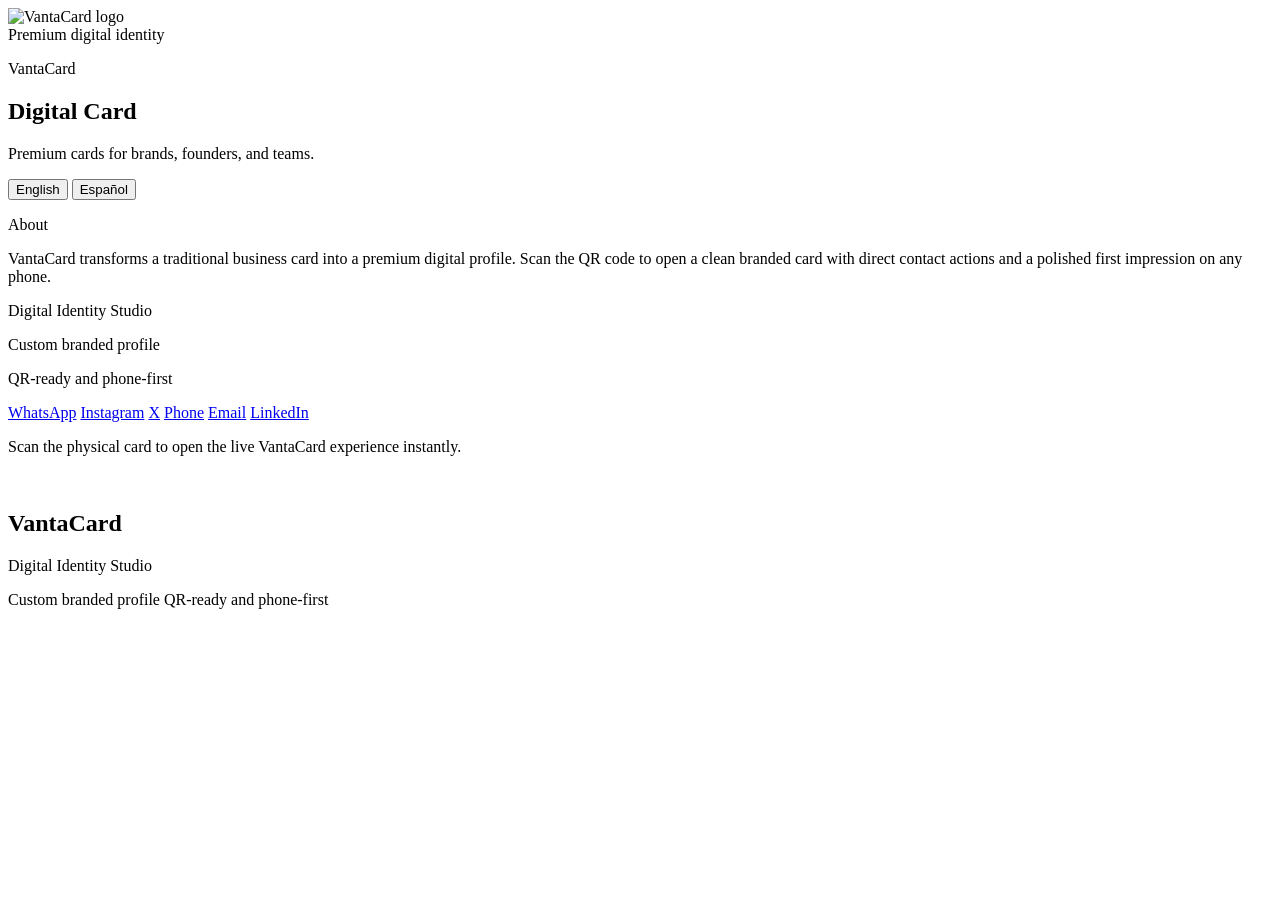
==== index.html @ e3917950 "Add files via upload" ====
<!DOCTYPE html>
<html lang="en">
  <head>
    <meta charset="UTF-8" />
    <meta name="viewport" content="width=device-width, initial-scale=1.0" />
    <title>VantaCard | Online Business Card</title>
    <meta
      name="description"
      content="Luxury futuristic VantaCard online business card preview for customers scanning a QR code."
    />
    <link rel="preconnect" href="https://fonts.googleapis.com" />
    <link rel="preconnect" href="https://fonts.gstatic.com" crossorigin />
    <link
      href="https://fonts.googleapis.com/css2?family=Cormorant+Garamond:wght@600;700&family=Manrope:wght@400;500;600;700;800&display=swap"
      rel="stylesheet"
    />
    <link rel="stylesheet" href="./styles.css" />
  </head>
  <body>
    <div class="ambient ambient-violet"></div>
    <div class="ambient ambient-cyan"></div>

    <main class="page-shell">
      <section class="digital-card" aria-label="VantaCard online business card">
        <div class="card-copy">
          <div class="top-row">
            <div class="logo-box">
              <img src="./logo.png" alt="VantaCard logo" />
            </div>

            <div class="status-pill">
              <span class="status-dot"></span>
              <span data-i18n="status">Premium digital identity</span>
            </div>
          </div>

          <p class="eyebrow" data-i18n="brand">VantaCard</p>
          <h1 data-i18n="title">Digital Card</h1>
          <p class="subtitle" data-i18n="subtitle">
            Premium cards for brands, founders, and teams.
          </p>

          <div class="language-toggle" aria-label="Language selector">
            <button class="lang-button" type="button" data-lang="en" aria-pressed="false">
              English
            </button>
            <button class="lang-button is-active" type="button" data-lang="es" aria-pressed="true">
              Español
            </button>
          </div>

          <div class="content-block">
            <p class="section-label" data-i18n="section">About</p>
            <p class="description" data-i18n="description">
              VantaCard transforms a traditional business card into a premium digital
              profile. Scan the QR code to open a clean branded card with direct contact
              actions and a polished first impression on any phone.
            </p>
          </div>

          <div class="mobile-summary">
            <p class="mobile-role" data-i18n="previewSubtitle">Digital Identity Studio</p>
            <p class="mobile-meta" data-i18n="metaOne">Custom branded profile</p>
            <p class="mobile-meta" data-i18n="metaTwo">QR-ready and phone-first</p>
          </div>

          <div class="action-row">
            <a class="action-pill" href="#" aria-label="WhatsApp preview" data-i18n="actionWhatsapp">WhatsApp</a>
            <a class="action-pill" href="#" aria-label="Instagram preview" data-i18n="actionInstagram">Instagram</a>
            <a class="action-pill" href="#" aria-label="X preview" data-i18n="actionX">X</a>
            <a class="action-pill" href="#" aria-label="Phone preview" data-i18n="actionPhone">Phone</a>
            <a class="action-pill" href="#" aria-label="Email preview" data-i18n="actionEmail">Email</a>
            <a class="action-pill is-outline" href="#" aria-label="LinkedIn preview" data-i18n="actionLinkedin">LinkedIn</a>
          </div>

          <p class="footnote" data-i18n="footnote">
            Scan the physical card to open the live VantaCard experience instantly.
          </p>
        </div>

        <aside class="mini-preview">
          <div class="preview-halo"></div>
          <div class="preview-card">
            <div class="preview-avatar">
              <img src="./logo.png" alt="" />
            </div>

            <div class="preview-copy">
              <h2 data-i18n="previewTitle">VantaCard</h2>
              <p data-i18n="previewSubtitle">Digital Identity Studio</p>
            </div>

            <div class="preview-divider"></div>

            <div class="preview-meta">
              <span data-i18n="metaOne">Custom branded profile</span>
              <span data-i18n="metaTwo">QR-ready and phone-first</span>
            </div>
          </div>
        </aside>
      </section>
    </main>

    <script src="./script.js"></script>
  </body>
</html>
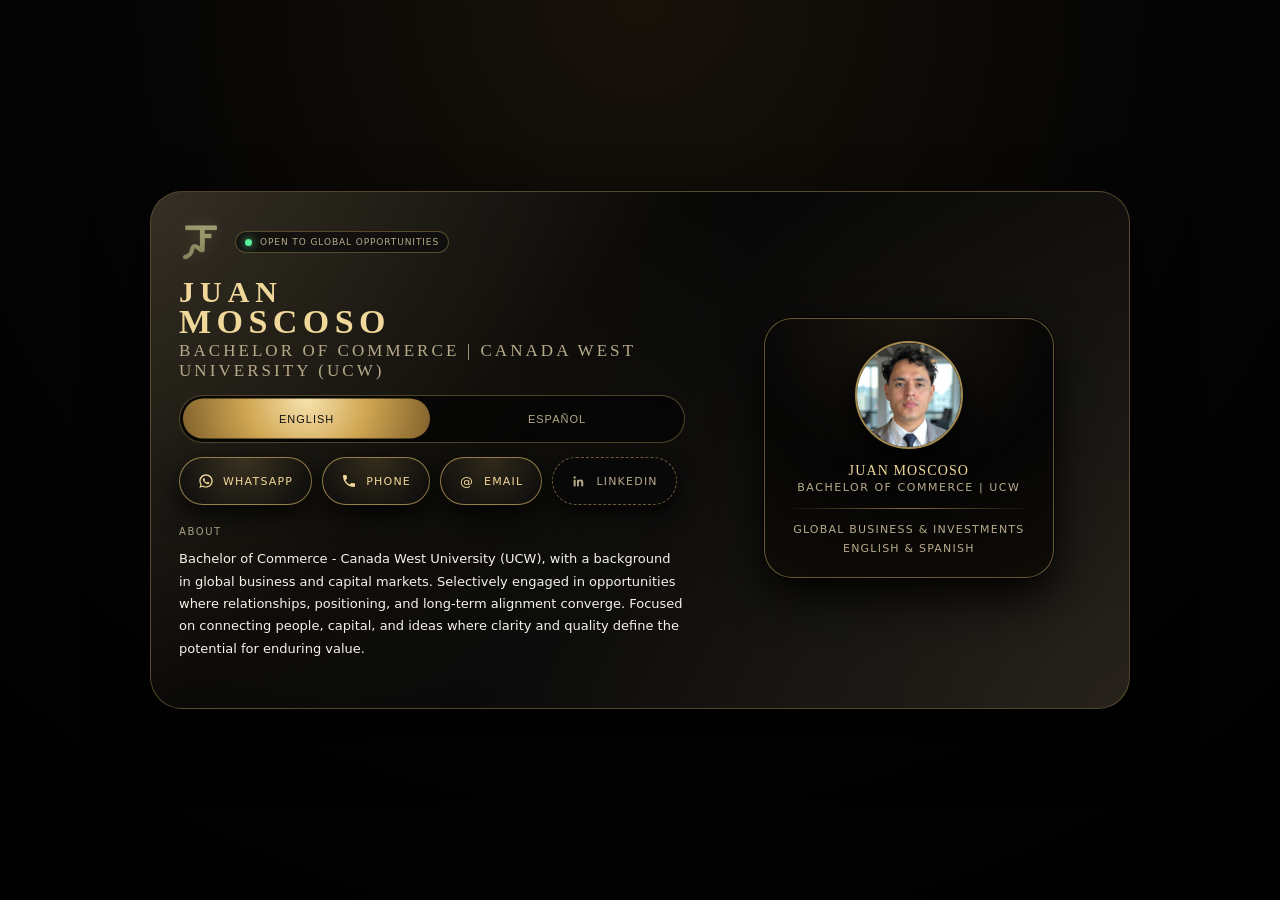
==== commit 7c3c0272: "Add files via upload" ====
--- a/index.html
+++ b/index.html
@@ -1,106 +1,556 @@
 <!DOCTYPE html>
-<html lang="en">
-  <head>
-    <meta charset="UTF-8" />
-    <meta name="viewport" content="width=device-width, initial-scale=1.0" />
-    <title>VantaCard | Online Business Card</title>
-    <meta
-      name="description"
-      content="Luxury futuristic VantaCard online business card preview for customers scanning a QR code."
-    />
-    <link rel="preconnect" href="https://fonts.googleapis.com" />
-    <link rel="preconnect" href="https://fonts.gstatic.com" crossorigin />
-    <link
-      href="https://fonts.googleapis.com/css2?family=Cormorant+Garamond:wght@600;700&family=Manrope:wght@400;500;600;700;800&display=swap"
-      rel="stylesheet"
-    />
-    <link rel="stylesheet" href="./styles.css" />
-  </head>
-  <body>
-    <div class="ambient ambient-violet"></div>
-    <div class="ambient ambient-cyan"></div>
-
-    <main class="page-shell">
-      <section class="digital-card" aria-label="VantaCard online business card">
-        <div class="card-copy">
-          <div class="top-row">
-            <div class="logo-box">
-              <img src="./logo.png" alt="VantaCard logo" />
-            </div>
-
-            <div class="status-pill">
-              <span class="status-dot"></span>
-              <span data-i18n="status">Premium digital identity</span>
+<html lang="en" translate="no">
+<head>
+  <meta charset="UTF-8" />
+  <title>Juan Moscoso - Bachelor of Commerce (BCom)</title>
+  <meta name="viewport" content="width=device-width, initial-scale=1" />
+  <meta name="google" content="notranslate" />
+  <style>
+    :root {
+      --bg: #050505;
+      --card: #111111;
+      --gold: #d6b467;
+      --soft-gold: #f0d89a;
+      --text: #f5f3ea;
+      --muted: #b7aa8a;
+      --radius: 26px;
+      --transition: 200ms ease-out;
+      --shadow-soft: 0 26px 60px rgba(0,0,0,0.75);
+    }
+    * { box-sizing: border-box; margin: 0; padding: 0; }
+    body {
+      font-family: system-ui, -apple-system, BlinkMacSystemFont, "Segoe UI", sans-serif;
+      background: radial-gradient(circle at top, #18120a 0, #050505 46%, #000 100%);
+      color: var(--text);
+      min-height: 100vh;
+      display: block;
+      padding: 12px;
+    }
+    .shell {
+      width: 100%;
+      max-width: 480px;
+      margin: 0 auto;
+      background: linear-gradient(135deg, #151515 0, #050505 36%, #151515 100%);
+      border-radius: 28px;
+      padding: 16px 16px 22px;
+      border: 1px solid rgba(214,180,103,0.35);
+      box-shadow: var(--shadow-soft);
+      position: relative;
+      overflow: hidden;
+    }
+    .shell::before {
+      content: "";
+      position: absolute;
+      inset: 0;
+      background:
+        radial-gradient(circle at top left, rgba(214,180,103,0.16), transparent 55%),
+        radial-gradient(circle at bottom right, rgba(149,115,55,0.13), transparent 60%);
+      mix-blend-mode: screen;
+      pointer-events: none;
+    }
+    .shell-inner {
+      position: relative;
+      z-index: 1;
+      display: flex;
+      flex-direction: column;
+      gap: 16px;
+    }
+    .brand-row {
+      display: flex;
+      align-items: center;
+      gap: 12px;
+      margin-bottom: 14px;
+    }
+    .logo-mark {
+      width: 44px;
+      height: 44px;
+      display: flex;
+      align-items: center;
+      justify-content: center;
+    }
+    .logo-mark img {
+      width: 100%;
+      height: auto;
+      display: block;
+      filter: saturate(1.14) brightness(1.08) contrast(1.06) drop-shadow(0 0 8px rgba(240, 216, 154, 0.26));
+    }
+    .badge {
+      display: inline-flex;
+      align-items: center;
+      gap: 8px;
+      padding: 5px 9px;
+      border-radius: 999px;
+      border: 1px solid rgba(214,180,103,0.35);
+      background: rgba(12,12,12,0.72);
+      backdrop-filter: blur(12px);
+      color: var(--muted);
+      font-size: 9px;
+      letter-spacing: 0.1em;
+      text-transform: uppercase;
+    }
+    .badge-dot {
+      width: 7px; height: 7px; border-radius: 50%;
+      background: #5cf29b;
+      box-shadow: 0 0 8px rgba(92,242,155,0.9);
+    }
+    h1 {
+      font-family: "Times New Roman", "Georgia", serif;
+      font-size: 25px;
+      letter-spacing: 0.1em;
+      text-transform: uppercase;
+      color: var(--soft-gold);
+      margin-bottom: 3px;
+      line-height: 0.94;
+    }
+    h1 span { display: block; font-size: 19px; letter-spacing: 0.12em; }
+    .subtitle {
+      font-family: "Times New Roman", "Georgia", serif;
+      font-size: 12px;
+      letter-spacing: 0.11em;
+      text-transform: uppercase;
+      color: var(--muted);
+      margin-bottom: 14px;
+    }
+    .lang-toggle {
+      display: flex;
+      width: 100%;
+      padding: 3px;
+      gap: 3px;
+      border-radius: 999px;
+      background: rgba(5,5,5,0.85);
+      border: 1px solid rgba(214,180,103,0.35);
+      margin-bottom: 14px;
+    }
+    .lang-btn {
+      border: none;
+      outline: none;
+      flex: 1;
+      min-height: 40px;
+      padding: 7px 12px;
+      border-radius: 999px;
+      background: transparent;
+      color: var(--muted);
+      font-size: 11px;
+      letter-spacing: 0.09em;
+      text-transform: uppercase;
+      cursor: pointer;
+      transition: background var(--transition), color var(--transition), transform var(--transition);
+    }
+    .lang-btn.active {
+      background: radial-gradient(circle at top, #f7e3af, #d1a753 46%, #80612b 100%);
+      color: #111;
+      transform: translateY(-0.5px);
+    }
+    .about {
+      font-size: 13px;
+      line-height: 1.72;
+      color: var(--text);
+      max-width: none;
+      margin-bottom: 16px;
+    }
+    .about span.label {
+      text-transform: uppercase;
+      font-size: 10px;
+      letter-spacing: 0.16em;
+      color: var(--muted);
+      display: block;
+      margin-bottom: 8px;
+    }
+    .about[data-lang] { display: none; }
+    .about[data-lang="en"].active,
+    .about[data-lang="es"].active { display: block; }
+    .actions {
+      display: grid;
+      grid-template-columns: 1fr;
+      gap: 10px;
+      margin-bottom: 18px;
+    }
+    .btn {
+      border-radius: 999px;
+      border: 1px solid rgba(214,180,103,0.65);
+      min-height: 48px;
+      padding: 11px 18px;
+      font-size: 11px;
+      letter-spacing: 0.11em;
+      text-transform: uppercase;
+      display: inline-flex;
+      align-items: center;
+      justify-content: center;
+      gap: 9px;
+      text-decoration: none;
+      color: var(--soft-gold);
+      background: radial-gradient(circle at top, rgba(214,180,103,0.17), rgba(12,12,12,0.96));
+      backdrop-filter: blur(14px);
+      transition: transform var(--transition), box-shadow var(--transition), background var(--transition), border-color var(--transition);
+      box-shadow: 0 10px 28px rgba(0,0,0,0.85);
+    }
+    .btn span.icon {
+      display: inline-flex;
+      align-items: center;
+      justify-content: center;
+      width: 16px;
+      height: 16px;
+      flex: 0 0 16px;
+      color: currentColor;
+    }
+    .btn span.icon svg {
+      width: 100%;
+      height: 100%;
+      display: block;
+      fill: currentColor;
+    }
+    .btn:hover {
+      transform: translateY(-1.5px);
+      border-color: var(--soft-gold);
+      background: radial-gradient(circle at top, rgba(240,216,154,0.35), rgba(10,10,10,0.98));
+      box-shadow: 0 16px 40px rgba(0,0,0,0.95);
+    }
+    .btn.secondary {
+      border-style: dashed;
+      border-color: rgba(214,180,103,0.5);
+      color: var(--muted);
+      background: rgba(8,8,8,0.9);
+      box-shadow: 0 8px 22px rgba(0,0,0,0.8);
+    }
+    .btn.secondary:hover { color: var(--soft-gold); border-style: solid; }
+    .right-panel {
+      order: -1;
+      width: 100%;
+    }
+    .card {
+      width: 100%;
+      max-width: none;
+      margin: 0 auto;
+      border-radius: 24px;
+      padding: 14px 15px;
+      background: radial-gradient(circle at top, #17130e, #050505 55%, #0f0c07 100%);
+      border: 1px solid rgba(214,180,103,0.45);
+      box-shadow:
+        0 18px 46px rgba(0,0,0,0.95),
+        0 0 0 1px rgba(0,0,0,0.8);
+      position: relative;
+      overflow: hidden;
+    }
+    .card::before {
+      content: "";
+      position: absolute;
+      inset: -40%;
+      background:
+        radial-gradient(circle at 20% 0%, rgba(247,227,175,0.16), transparent 54%),
+        radial-gradient(circle at 80% 120%, rgba(144,110,53,0.25), transparent 58%);
+      mix-blend-mode: soft-light;
+      pointer-events: none;
+    }
+    .card-inner {
+      position: relative;
+      z-index: 1;
+      display: flex;
+      align-items: center;
+      gap: 14px;
+    }
+    .card-copy {
+      min-width: 0;
+      flex: 1;
+    }
+    .avatar-wrap {
+      display: flex;
+      justify-content: center;
+      margin-bottom: 0;
+      flex: 0 0 auto;
+    }
+    .avatar {
+      width: 72px; height: 72px;
+      border-radius: 50%;
+      overflow: hidden;
+      border: 2px solid rgba(214,180,103,0.75);
+      box-shadow: 0 14px 30px rgba(0,0,0,0.92);
+    }
+    .avatar img {
+      width: 100%; height: 100%;
+      object-fit: cover; display: block;
+    }
+    .card-name {
+      text-align: left;
+      font-family: "Times New Roman", "Georgia", serif;
+      font-size: 14px;
+      letter-spacing: 0.08em;
+      text-transform: uppercase;
+      color: var(--soft-gold);
+      margin-bottom: 2px;
+    }
+    .card-role {
+      text-align: left;
+      font-size: 9px;
+      letter-spacing: 0.12em;
+      text-transform: uppercase;
+      color: var(--muted);
+      margin-bottom: 10px;
+    }
+    .card-divider {
+      height: 1px; width: 100%;
+      background: linear-gradient(90deg, transparent, rgba(214,180,103,0.6), transparent);
+      margin-bottom: 10px;
+    }
+    .card-meta {
+      display: grid;
+      gap: 4px;
+      font-size: 9px;
+      color: var(--muted);
+      letter-spacing: 0.12em;
+      text-transform: uppercase;
+      text-align: left;
+    }
+    .card-logo-wrap {
+      display: flex;
+      align-items: center;
+      justify-content: center;
+    }
+    @media (min-width: 760px) {
+      body {
+        display: flex;
+        align-items: center;
+        justify-content: center;
+        padding: 32px 16px;
+      }
+      .shell {
+        max-width: 980px;
+        border-radius: 32px;
+        padding: 28px 28px 32px;
+      }
+      .shell-inner {
+        display: grid;
+        grid-template-columns: minmax(0, 1.25fr) minmax(300px, 0.95fr);
+        gap: 32px;
+        align-items: center;
+      }
+      .right-panel {
+        order: 0;
+        justify-self: center;
+      }
+      .card {
+        max-width: 290px;
+        border-radius: 28px;
+        padding: 22px 20px;
+      }
+      .card-inner {
+        display: block;
+      }
+      .card-copy {
+        min-width: auto;
+      }
+      .avatar-wrap {
+        margin-bottom: 14px;
+      }
+      .avatar {
+        width: 108px;
+        height: 108px;
+      }
+      .actions {
+        display: flex;
+        flex-wrap: wrap;
+        margin-bottom: 18px;
+      }
+      .btn {
+        justify-content: flex-start;
+      }
+      .btn span.icon {
+        font-size: 13px;
+      }
+      h1 {
+        font-size: 34px;
+        letter-spacing: 0.16em;
+      }
+      h1 span {
+        font-size: 30px;
+        letter-spacing: 0.2em;
+      }
+      .subtitle {
+        font-size: 17px;
+        letter-spacing: 0.18em;
+      }
+      .card-name,
+      .card-role,
+      .card-meta {
+        text-align: center;
+      }
+      .card-role {
+        font-size: 11px;
+        letter-spacing: 0.14em;
+        margin-bottom: 14px;
+      }
+      .card-divider {
+        margin-bottom: 14px;
+      }
+      .card-meta {
+        gap: 6px;
+        font-size: 11px;
+        letter-spacing: 0.11em;
+      }
+    }
+  </style>
+</head>
+<body>
+  <main class="shell">
+    <div class="shell-inner">
+      <section class="left-panel">
+        <div class="brand-row">
+          <div class="logo-mark">
+            <img src="[data-uri]" alt="JF monogram logo for Juan Moscoso" />
+          </div>
+          <div>
+            <div class="badge">
+              <span class="badge-dot"></span>
+              <span data-en="Open to global opportunities" data-es="Abierto a oportunidades globales">Open to global opportunities</span>
             </div>
           </div>
-
-          <p class="eyebrow" data-i18n="brand">VantaCard</p>
-          <h1 data-i18n="title">Digital Card</h1>
-          <p class="subtitle" data-i18n="subtitle">
-            Premium cards for brands, founders, and teams.
+        </div>
+
+        <header>
+          <h1><span>Juan</span> Moscoso</h1>
+          <p class="subtitle" data-en="Bachelor of Commerce | Canada West University (UCW)" data-es="Licenciatura en Comercio | Canada West University (UCW)">Bachelor of Commerce | Canada West University (UCW)</p>
+        </header>
+
+        <div class="lang-toggle" aria-label="Language selector">
+          <button class="lang-btn active" data-lang-btn="en" type="button">English</button>
+          <button class="lang-btn" data-lang-btn="es" type="button">Español</button>
+        </div>
+
+        <div class="actions">
+          <a class="btn" href="https://wa.me/17783187994" target="_blank" rel="noopener">
+            <span class="icon" aria-hidden="true">
+              <svg viewBox="0 0 24 24" role="img" focusable="false">
+                <path d="M12.04 2C6.5 2 2 6.42 2 11.86c0 1.91.56 3.77 1.62 5.36L2.07 22l4.96-1.5a10.15 10.15 0 0 0 5 1.3h.01c5.54 0 10.03-4.42 10.03-9.86S17.58 2 12.04 2Zm0 18.13h-.01a8.44 8.44 0 0 1-4.31-1.19l-.31-.18-2.94.89.96-2.81-.2-.29a8.09 8.09 0 0 1-1.3-4.39c0-4.52 3.68-8.19 8.12-8.19 2.16 0 4.18.83 5.71 2.34a8.07 8.07 0 0 1 2.37 5.75c0 4.51-3.68 8.18-8.11 8.18Zm4.49-6.13c-.24-.12-1.43-.7-1.65-.77-.22-.08-.38-.12-.54.12-.16.23-.62.77-.76.93-.14.16-.28.18-.52.06-.24-.12-1-.36-1.91-1.14-.71-.61-1.19-1.36-1.33-1.59-.14-.23-.01-.35.11-.47.11-.11.24-.29.36-.43.12-.14.16-.24.24-.39.08-.16.04-.29-.02-.41-.06-.12-.54-1.28-.74-1.75-.2-.48-.4-.41-.54-.42h-.46c-.16 0-.41.06-.63.29-.22.23-.84.81-.84 1.98s.86 2.3.98 2.46c.12.16 1.68 2.67 4.15 3.64.59.23 1.05.37 1.41.47.59.16 1.13.14 1.56.08.48-.07 1.43-.58 1.63-1.15.2-.57.2-1.05.14-1.15-.06-.1-.22-.16-.46-.27Z"/>
+              </svg>
+            </span>
+            <span data-en="WhatsApp" data-es="WhatsApp">WhatsApp</span>
+          </a>
+          <a class="btn" href="tel:+17783187994">
+            <span class="icon" aria-hidden="true">
+              <svg viewBox="0 0 24 24" role="img" focusable="false">
+                <path d="M6.62 10.79a15.05 15.05 0 0 0 6.59 6.59l2.2-2.2a1 1 0 0 1 1.02-.24c1.12.37 2.31.56 3.57.56a1 1 0 0 1 1 1V20a1 1 0 0 1-1 1C10.61 21 3 13.39 3 4a1 1 0 0 1 1-1h3.5a1 1 0 0 1 1 1c0 1.26.19 2.45.56 3.57a1 1 0 0 1-.24 1.02l-2.2 2.2Z"/>
+              </svg>
+            </span>
+            <span data-en="Phone" data-es="Teléfono">Phone</span>
+          </a>
+          <a class="btn" href="mailto:moscoso777@gmail.com">
+            <span class="icon">@</span>
+            <span data-en="Email" data-es="Correo">Email</span>
+          </a>
+          <a class="btn secondary" href="https://www.linkedin.com/in/juan-moscoso-3595bb21b" target="_blank" rel="noopener">
+            <span class="icon" aria-hidden="true">
+              <svg viewBox="0 0 24 24" role="img" focusable="false">
+                <path d="M5.5 8.5A1.5 1.5 0 1 1 5.5 5a1.5 1.5 0 0 1 0 3.5ZM4 10h3v10H4V10Zm5 0h2.87v1.37h.04c.4-.76 1.38-1.56 2.84-1.56 3.04 0 3.6 2 3.6 4.59V20h-3v-4.95c0-1.18-.02-2.7-1.64-2.7-1.64 0-1.89 1.28-1.89 2.61V20H9V10Z"/>
+              </svg>
+            </span>
+            <span data-en="LinkedIn" data-es="LinkedIn">LinkedIn</span>
+          </a>
+        </div>
+
+        <article class="about active" data-lang="en">
+          <span class="label">About</span>
+          <p>
+            Bachelor of Commerce - Canada West University (UCW), with a background in global business and capital
+            markets. Selectively engaged in opportunities where relationships, positioning, and long-term alignment
+            converge. Focused on connecting people, capital, and ideas where clarity and quality define the
+            potential for enduring value.
           </p>
-
-          <div class="language-toggle" aria-label="Language selector">
-            <button class="lang-button" type="button" data-lang="en" aria-pressed="false">
-              English
-            </button>
-            <button class="lang-button is-active" type="button" data-lang="es" aria-pressed="true">
-              Español
-            </button>
-          </div>
-
-          <div class="content-block">
-            <p class="section-label" data-i18n="section">About</p>
-            <p class="description" data-i18n="description">
-              VantaCard transforms a traditional business card into a premium digital
-              profile. Scan the QR code to open a clean branded card with direct contact
-              actions and a polished first impression on any phone.
-            </p>
-          </div>
-
-          <div class="mobile-summary">
-            <p class="mobile-role" data-i18n="previewSubtitle">Digital Identity Studio</p>
-            <p class="mobile-meta" data-i18n="metaOne">Custom branded profile</p>
-            <p class="mobile-meta" data-i18n="metaTwo">QR-ready and phone-first</p>
-          </div>
-
-          <div class="action-row">
-            <a class="action-pill" href="#" aria-label="WhatsApp preview" data-i18n="actionWhatsapp">WhatsApp</a>
-            <a class="action-pill" href="#" aria-label="Instagram preview" data-i18n="actionInstagram">Instagram</a>
-            <a class="action-pill" href="#" aria-label="X preview" data-i18n="actionX">X</a>
-            <a class="action-pill" href="#" aria-label="Phone preview" data-i18n="actionPhone">Phone</a>
-            <a class="action-pill" href="#" aria-label="Email preview" data-i18n="actionEmail">Email</a>
-            <a class="action-pill is-outline" href="#" aria-label="LinkedIn preview" data-i18n="actionLinkedin">LinkedIn</a>
-          </div>
-
-          <p class="footnote" data-i18n="footnote">
-            Scan the physical card to open the live VantaCard experience instantly.
+        </article>
+
+        <article class="about" data-lang="es">
+          <span class="label">Perfil</span>
+          <p>
+            Licenciado en Comercio - Canada West University (UCW), con formación en negocios globales y mercado de
+            capitales. Participación selectiva en oportunidades donde convergen relaciones, posicionamiento y
+            alineación a largo plazo. Enfoque en conectar personas, capital e ideas, donde la claridad y la calidad
+            determinan el potencial de generar valor sostenido.
           </p>
-        </div>
-
-        <aside class="mini-preview">
-          <div class="preview-halo"></div>
-          <div class="preview-card">
-            <div class="preview-avatar">
-              <img src="./logo.png" alt="" />
+        </article>
+      </section>
+
+      <aside class="right-panel">
+        <div class="card">
+          <div class="card-inner">
+            <div class="avatar-wrap">
+              <div class="avatar">
+                <img src="profile.jpg" alt="Portrait of Juan Moscoso" />
+              </div>
             </div>
-
-            <div class="preview-copy">
-              <h2 data-i18n="previewTitle">VantaCard</h2>
-              <p data-i18n="previewSubtitle">Digital Identity Studio</p>
-            </div>
-
-            <div class="preview-divider"></div>
-
-            <div class="preview-meta">
-              <span data-i18n="metaOne">Custom branded profile</span>
-              <span data-i18n="metaTwo">QR-ready and phone-first</span>
+            <div class="card-copy">
+              <div class="card-name">Juan Moscoso</div>
+              <div class="card-role" data-en="Bachelor of Commerce | UCW" data-es="Licenciatura en Comercio | UCW">Bachelor of Commerce | UCW</div>
+              <div class="card-divider"></div>
+              <div class="card-meta">
+                <div data-en="Global Business &amp; Investments" data-es="Negocios Globales e Inversiones">Global Business &amp; Investments</div>
+                <div data-en="English &amp; Spanish" data-es="Inglés y Español">English &amp; Spanish</div>
+              </div>
             </div>
           </div>
-        </aside>
-      </section>
-    </main>
-
-    <script src="./script.js"></script>
-  </body>
+        </div>
+      </aside>
+    </div>
+  </main>
+
+  <script>
+    (function () {
+      var langButtons = document.querySelectorAll('[data-lang-btn]');
+      var aboutBlocks = document.querySelectorAll('.about[data-lang]');
+      var localizedText = document.querySelectorAll('[data-en][data-es]');
+
+      function setActiveState(collection, attrName, value) {
+        Array.prototype.forEach.call(collection, function (node) {
+          var isActive = node.getAttribute(attrName) === value;
+          if (isActive) {
+            node.classList.add('active');
+          } else {
+            node.classList.remove('active');
+          }
+        });
+      }
+
+      function applyLanguage(lang) {
+        document.documentElement.lang = lang;
+        setActiveState(langButtons, 'data-lang-btn', lang);
+        setActiveState(aboutBlocks, 'data-lang', lang);
+
+        Array.prototype.forEach.call(localizedText, function (node) {
+          var value = node.getAttribute('data-' + lang);
+          if (value !== null) {
+            node.innerHTML = value;
+          }
+        });
+
+        try {
+          window.localStorage.setItem('juan-card-language', lang);
+        } catch (error) {}
+      }
+
+      Array.prototype.forEach.call(langButtons, function (btn) {
+        btn.onclick = function () {
+          applyLanguage(btn.getAttribute('data-lang-btn'));
+        };
+      });
+
+      var initialLanguage = 'en';
+
+      try {
+        var savedLanguage = window.localStorage.getItem('juan-card-language');
+        if (savedLanguage === 'en' || savedLanguage === 'es') {
+          initialLanguage = savedLanguage;
+        } else {
+          var browserLanguage = (navigator.language || navigator.userLanguage || 'en').toLowerCase();
+          if (browserLanguage.indexOf('es') === 0) {
+            initialLanguage = 'es';
+          }
+        }
+      } catch (error) {
+        var fallbackLanguage = (navigator.language || navigator.userLanguage || 'en').toLowerCase();
+        if (fallbackLanguage.indexOf('es') === 0) {
+          initialLanguage = 'es';
+        }
+      }
+
+      applyLanguage(initialLanguage);
+    }());
+  </script>
+</body>
 </html>
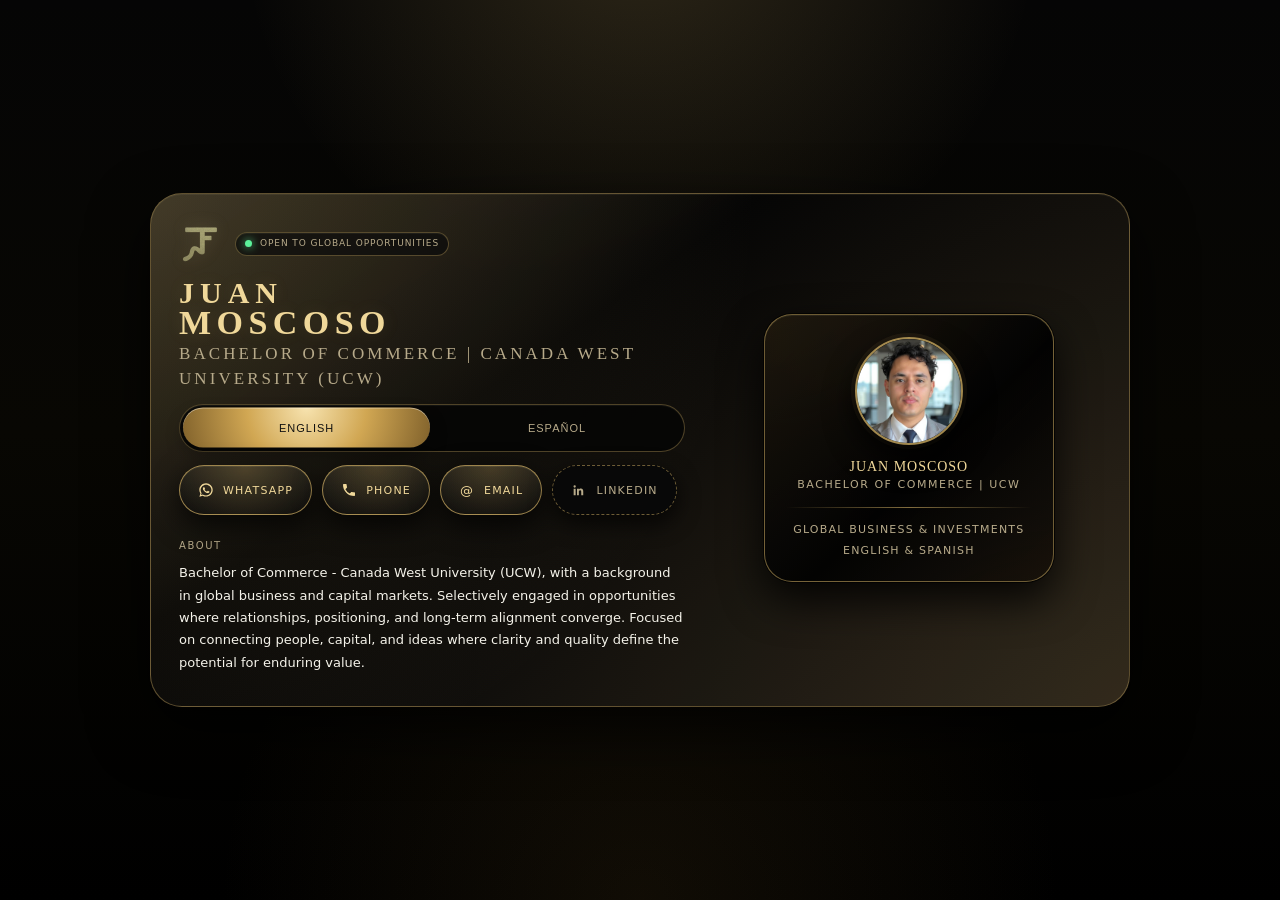
==== commit 13d1e07c: "Add files via upload" ====
--- a/index.html
+++ b/index.html
@@ -10,6 +10,7 @@
       --bg: #050505;
       --card: #111111;
       --gold: #d6b467;
+      --gold-deep: #8f6a2b;
       --soft-gold: #f0d89a;
       --text: #f5f3ea;
       --muted: #b7aa8a;
@@ -20,23 +21,33 @@
     * { box-sizing: border-box; margin: 0; padding: 0; }
     body {
       font-family: system-ui, -apple-system, BlinkMacSystemFont, "Segoe UI", sans-serif;
-      background: radial-gradient(circle at top, #18120a 0, #050505 46%, #000 100%);
+      background:
+        radial-gradient(circle at 50% -10%, rgba(214,180,103,0.2), transparent 34%),
+        radial-gradient(circle at 50% 100%, rgba(94,70,28,0.18), transparent 38%),
+        linear-gradient(180deg, #050505 0%, #080703 48%, #000 100%);
       color: var(--text);
       min-height: 100vh;
+      min-height: 100svh;
       display: block;
-      padding: 12px;
+      padding: max(10px, env(safe-area-inset-top)) max(10px, env(safe-area-inset-right)) max(14px, env(safe-area-inset-bottom)) max(10px, env(safe-area-inset-left));
+      -webkit-font-smoothing: antialiased;
+      text-rendering: optimizeLegibility;
     }
     .shell {
       width: 100%;
-      max-width: 480px;
+      max-width: 460px;
       margin: 0 auto;
-      background: linear-gradient(135deg, #151515 0, #050505 36%, #151515 100%);
+      background:
+        linear-gradient(145deg, rgba(55,49,36,0.66), rgba(5,5,5,0.96) 36%, rgba(37,32,24,0.9) 100%);
       border-radius: 28px;
-      padding: 16px 16px 22px;
-      border: 1px solid rgba(214,180,103,0.35);
-      box-shadow: var(--shadow-soft);
+      padding: 15px 15px 20px;
+      border: 1px solid rgba(214,180,103,0.42);
+      box-shadow:
+        0 22px 60px rgba(0,0,0,0.76),
+        inset 0 1px 0 rgba(255,245,205,0.06);
       position: relative;
       overflow: hidden;
+      isolation: isolate;
     }
     .shell::before {
       content: "";
@@ -53,13 +64,14 @@
       z-index: 1;
       display: flex;
       flex-direction: column;
-      gap: 16px;
-    }
+      gap: 14px;
+    }
+    .left-panel { min-width: 0; }
     .brand-row {
       display: flex;
       align-items: center;
       gap: 12px;
-      margin-bottom: 14px;
+      margin-bottom: 13px;
     }
     .logo-mark {
       width: 44px;
@@ -72,7 +84,7 @@
       width: 100%;
       height: auto;
       display: block;
-      filter: saturate(1.14) brightness(1.08) contrast(1.06) drop-shadow(0 0 8px rgba(240, 216, 154, 0.26));
+      filter: saturate(1.18) brightness(1.1) contrast(1.08) drop-shadow(0 0 8px rgba(240, 216, 154, 0.26));
     }
     .badge {
       display: inline-flex;
@@ -82,10 +94,12 @@
       border-radius: 999px;
       border: 1px solid rgba(214,180,103,0.35);
       background: rgba(12,12,12,0.72);
+      box-shadow: inset 0 1px 0 rgba(255,245,205,0.05);
       backdrop-filter: blur(12px);
       color: var(--muted);
       font-size: 9px;
       letter-spacing: 0.1em;
+      line-height: 1.3;
       text-transform: uppercase;
     }
     .badge-dot {
@@ -95,21 +109,24 @@
     }
     h1 {
       font-family: "Times New Roman", "Georgia", serif;
-      font-size: 25px;
+      font-size: 28px;
       letter-spacing: 0.1em;
       text-transform: uppercase;
       color: var(--soft-gold);
       margin-bottom: 3px;
       line-height: 0.94;
-    }
-    h1 span { display: block; font-size: 19px; letter-spacing: 0.12em; }
+      text-shadow: 0 0 18px rgba(214,180,103,0.14);
+    }
+    h1 span { display: block; font-size: 21px; letter-spacing: 0.12em; }
     .subtitle {
       font-family: "Times New Roman", "Georgia", serif;
-      font-size: 12px;
-      letter-spacing: 0.11em;
+      font-size: 11px;
+      line-height: 1.45;
+      letter-spacing: 0.07em;
       text-transform: uppercase;
       color: var(--muted);
-      margin-bottom: 14px;
+      margin-bottom: 13px;
+      max-width: 100%;
     }
     .lang-toggle {
       display: flex;
@@ -119,7 +136,8 @@
       border-radius: 999px;
       background: rgba(5,5,5,0.85);
       border: 1px solid rgba(214,180,103,0.35);
-      margin-bottom: 14px;
+      box-shadow: inset 0 1px 0 rgba(255,245,205,0.05);
+      margin-bottom: 13px;
     }
     .lang-btn {
       border: none;
@@ -134,11 +152,13 @@
       letter-spacing: 0.09em;
       text-transform: uppercase;
       cursor: pointer;
+      -webkit-tap-highlight-color: transparent;
       transition: background var(--transition), color var(--transition), transform var(--transition);
     }
     .lang-btn.active {
       background: radial-gradient(circle at top, #f7e3af, #d1a753 46%, #80612b 100%);
       color: #111;
+      box-shadow: inset 0 1px 0 rgba(255,255,255,0.42), 0 8px 18px rgba(0,0,0,0.28);
       transform: translateY(-0.5px);
     }
     .about {
@@ -146,7 +166,7 @@
       line-height: 1.72;
       color: var(--text);
       max-width: none;
-      margin-bottom: 16px;
+      margin-bottom: 0;
     }
     .about span.label {
       text-transform: uppercase;
@@ -163,12 +183,12 @@
       display: grid;
       grid-template-columns: 1fr;
       gap: 10px;
-      margin-bottom: 18px;
+      margin-bottom: 22px;
     }
     .btn {
       border-radius: 999px;
-      border: 1px solid rgba(214,180,103,0.65);
-      min-height: 48px;
+      border: 1px solid rgba(214,180,103,0.7);
+      min-height: 50px;
       padding: 11px 18px;
       font-size: 11px;
       letter-spacing: 0.11em;
@@ -179,10 +199,16 @@
       gap: 9px;
       text-decoration: none;
       color: var(--soft-gold);
-      background: radial-gradient(circle at top, rgba(214,180,103,0.17), rgba(12,12,12,0.96));
+      background:
+        linear-gradient(180deg, rgba(240,216,154,0.08), rgba(5,5,5,0.08)),
+        radial-gradient(circle at top, rgba(214,180,103,0.2), rgba(12,12,12,0.98));
       backdrop-filter: blur(14px);
       transition: transform var(--transition), box-shadow var(--transition), background var(--transition), border-color var(--transition);
-      box-shadow: 0 10px 28px rgba(0,0,0,0.85);
+      box-shadow:
+        0 10px 28px rgba(0,0,0,0.74),
+        inset 0 1px 0 rgba(255,245,205,0.08);
+      touch-action: manipulation;
+      -webkit-tap-highlight-color: transparent;
     }
     .btn span.icon {
       display: inline-flex;
@@ -205,12 +231,21 @@
       background: radial-gradient(circle at top, rgba(240,216,154,0.35), rgba(10,10,10,0.98));
       box-shadow: 0 16px 40px rgba(0,0,0,0.95);
     }
+    .btn:active,
+    .lang-btn:active {
+      transform: translateY(0.5px);
+    }
+    .btn:focus-visible,
+    .lang-btn:focus-visible {
+      outline: 2px solid rgba(240,216,154,0.9);
+      outline-offset: 3px;
+    }
     .btn.secondary {
       border-style: dashed;
       border-color: rgba(214,180,103,0.5);
       color: var(--muted);
       background: rgba(8,8,8,0.9);
-      box-shadow: 0 8px 22px rgba(0,0,0,0.8);
+      box-shadow: 0 8px 22px rgba(0,0,0,0.72);
     }
     .btn.secondary:hover { color: var(--soft-gold); border-style: solid; }
     .right-panel {
@@ -222,11 +257,14 @@
       max-width: none;
       margin: 0 auto;
       border-radius: 24px;
-      padding: 14px 15px;
-      background: radial-gradient(circle at top, #17130e, #050505 55%, #0f0c07 100%);
-      border: 1px solid rgba(214,180,103,0.45);
+      padding: 13px 14px;
+      background:
+        linear-gradient(135deg, rgba(30,24,14,0.78), rgba(2,2,2,0.94) 56%, rgba(24,19,12,0.86)),
+        radial-gradient(circle at top, #17130e, #050505 55%, #0f0c07 100%);
+      border: 1px solid rgba(214,180,103,0.5);
       box-shadow:
-        0 18px 46px rgba(0,0,0,0.95),
+        0 18px 42px rgba(0,0,0,0.86),
+        inset 0 1px 0 rgba(255,245,205,0.06),
         0 0 0 1px rgba(0,0,0,0.8);
       position: relative;
       overflow: hidden;
@@ -259,11 +297,13 @@
       flex: 0 0 auto;
     }
     .avatar {
-      width: 72px; height: 72px;
+      width: 76px; height: 76px;
       border-radius: 50%;
       overflow: hidden;
       border: 2px solid rgba(214,180,103,0.75);
-      box-shadow: 0 14px 30px rgba(0,0,0,0.92);
+      box-shadow:
+        0 14px 30px rgba(0,0,0,0.82),
+        0 0 0 4px rgba(214,180,103,0.08);
     }
     .avatar img {
       width: 100%; height: 100%;
@@ -273,7 +313,7 @@
       text-align: left;
       font-family: "Times New Roman", "Georgia", serif;
       font-size: 14px;
-      letter-spacing: 0.08em;
+      letter-spacing: 0.07em;
       text-transform: uppercase;
       color: var(--soft-gold);
       margin-bottom: 2px;
@@ -281,7 +321,8 @@
     .card-role {
       text-align: left;
       font-size: 9px;
-      letter-spacing: 0.12em;
+      line-height: 1.45;
+      letter-spacing: 0.09em;
       text-transform: uppercase;
       color: var(--muted);
       margin-bottom: 10px;
@@ -296,14 +337,24 @@
       gap: 4px;
       font-size: 9px;
       color: var(--muted);
-      letter-spacing: 0.12em;
+      line-height: 1.45;
+      letter-spacing: 0.09em;
       text-transform: uppercase;
       text-align: left;
     }
-    .card-logo-wrap {
-      display: flex;
-      align-items: center;
-      justify-content: center;
+    @media (max-width: 360px) {
+      .shell { padding: 13px 13px 18px; }
+      .logo-mark { width: 38px; height: 38px; }
+      .brand-row { gap: 10px; }
+      .badge { font-size: 8px; letter-spacing: 0.08em; }
+      h1 { font-size: 25px; }
+      h1 span { font-size: 19px; }
+      .subtitle { font-size: 10px; letter-spacing: 0.05em; }
+      .card-inner { gap: 11px; }
+      .avatar { width: 68px; height: 68px; }
+      .card-name { font-size: 13px; }
+      .card-role,
+      .card-meta { font-size: 8px; letter-spacing: 0.07em; }
     }
     @media (min-width: 760px) {
       body {
@@ -348,7 +399,7 @@
       .actions {
         display: flex;
         flex-wrap: wrap;
-        margin-bottom: 18px;
+        margin-bottom: 22px;
       }
       .btn {
         justify-content: flex-start;
@@ -411,8 +462,8 @@
         </header>
 
         <div class="lang-toggle" aria-label="Language selector">
-          <button class="lang-btn active" data-lang-btn="en" type="button">English</button>
-          <button class="lang-btn" data-lang-btn="es" type="button">Español</button>
+          <button class="lang-btn active" data-lang-btn="en" type="button" aria-pressed="true">English</button>
+          <button class="lang-btn" data-lang-btn="es" type="button" aria-pressed="false">Español</button>
         </div>
 
         <div class="actions">
@@ -499,6 +550,9 @@
       function setActiveState(collection, attrName, value) {
         Array.prototype.forEach.call(collection, function (node) {
           var isActive = node.getAttribute(attrName) === value;
+          if (node.hasAttribute('data-lang-btn')) {
+            node.setAttribute('aria-pressed', isActive ? 'true' : 'false');
+          }
           if (isActive) {
             node.classList.add('active');
           } else {
@@ -515,12 +569,12 @@
         Array.prototype.forEach.call(localizedText, function (node) {
           var value = node.getAttribute('data-' + lang);
           if (value !== null) {
-            node.innerHTML = value;
+            node.textContent = value;
           }
         });
 
         try {
-          window.localStorage.setItem('juan-card-language', lang);
+          window.localStorage.setItem('juan-card-language-v2', lang);
         } catch (error) {}
       }
 
@@ -533,21 +587,11 @@
       var initialLanguage = 'en';
 
       try {
-        var savedLanguage = window.localStorage.getItem('juan-card-language');
+        var savedLanguage = window.localStorage.getItem('juan-card-language-v2');
         if (savedLanguage === 'en' || savedLanguage === 'es') {
           initialLanguage = savedLanguage;
-        } else {
-          var browserLanguage = (navigator.language || navigator.userLanguage || 'en').toLowerCase();
-          if (browserLanguage.indexOf('es') === 0) {
-            initialLanguage = 'es';
-          }
         }
-      } catch (error) {
-        var fallbackLanguage = (navigator.language || navigator.userLanguage || 'en').toLowerCase();
-        if (fallbackLanguage.indexOf('es') === 0) {
-          initialLanguage = 'es';
-        }
-      }
+      } catch (error) {}
 
       applyLanguage(initialLanguage);
     }());
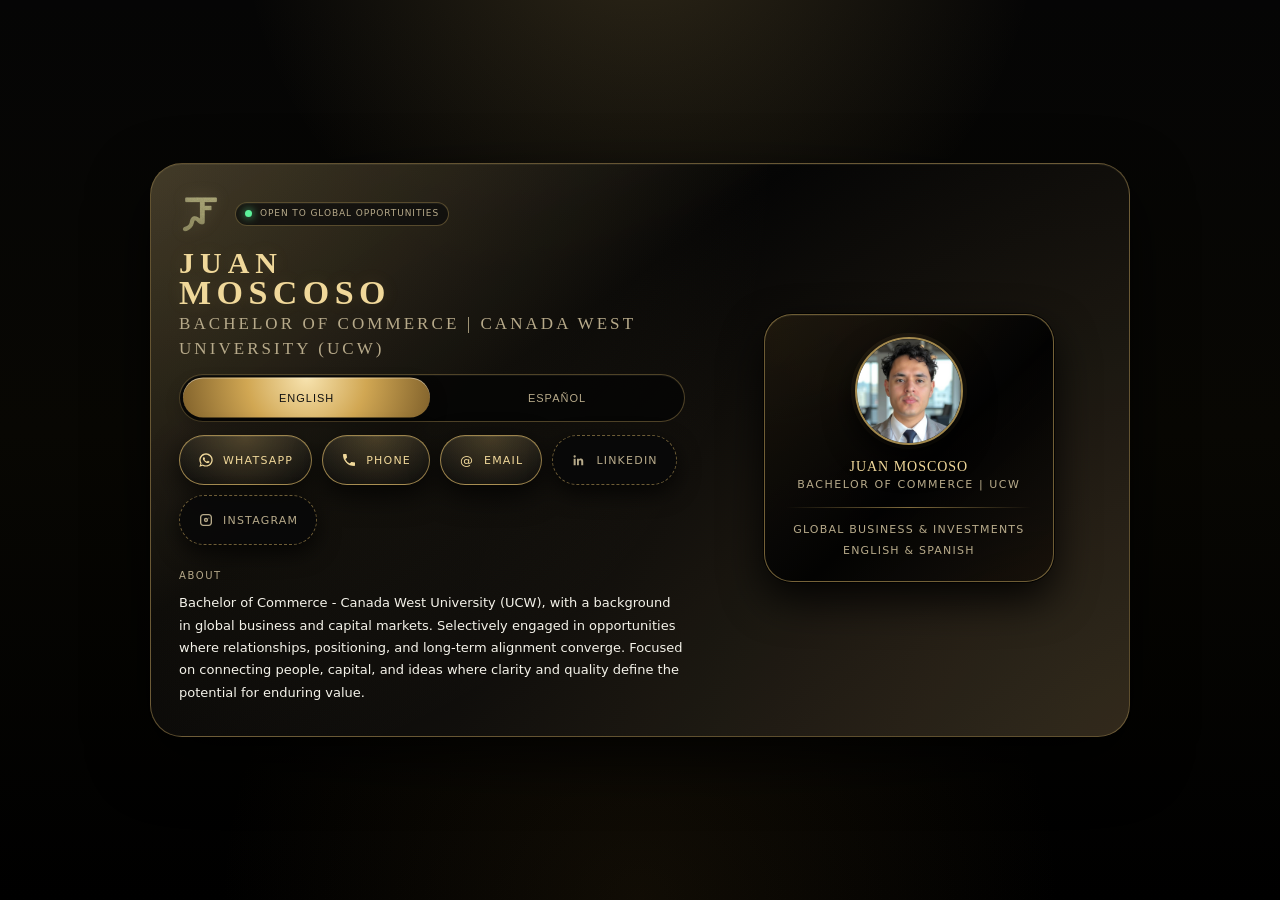
==== commit 6eb3a321: "Add files via upload" ====
--- a/index.html
+++ b/index.html
@@ -495,6 +495,14 @@
             </span>
             <span data-en="LinkedIn" data-es="LinkedIn">LinkedIn</span>
           </a>
+          <a class="btn secondary" href="https://www.instagram.com/__churos/" target="_blank" rel="noopener" aria-label="Instagram profile: @__churos">
+            <span class="icon" aria-hidden="true">
+              <svg viewBox="0 0 24 24" role="img" focusable="false">
+                <path d="M8 3h8c2.76 0 5 2.24 5 5v8c0 2.76-2.24 5-5 5H8c-2.76 0-5-2.24-5-5V8c0-2.76 2.24-5 5-5Zm0 2a3 3 0 0 0-3 3v8a3 3 0 0 0 3 3h8a3 3 0 0 0 3-3V8a3 3 0 0 0-3-3H8Zm4 3.75A3.25 3.25 0 1 1 12 15.25 3.25 3.25 0 0 1 12 8.75Zm0 2A1.25 1.25 0 1 0 12 13.25 1.25 1.25 0 0 0 12 10.75Zm4.35-2.55a.85.85 0 1 1-.85.85.85.85 0 0 1 .85-.85Z"/>
+              </svg>
+            </span>
+            <span data-en="Instagram" data-es="Instagram">Instagram</span>
+          </a>
         </div>
 
         <article class="about active" data-lang="en">
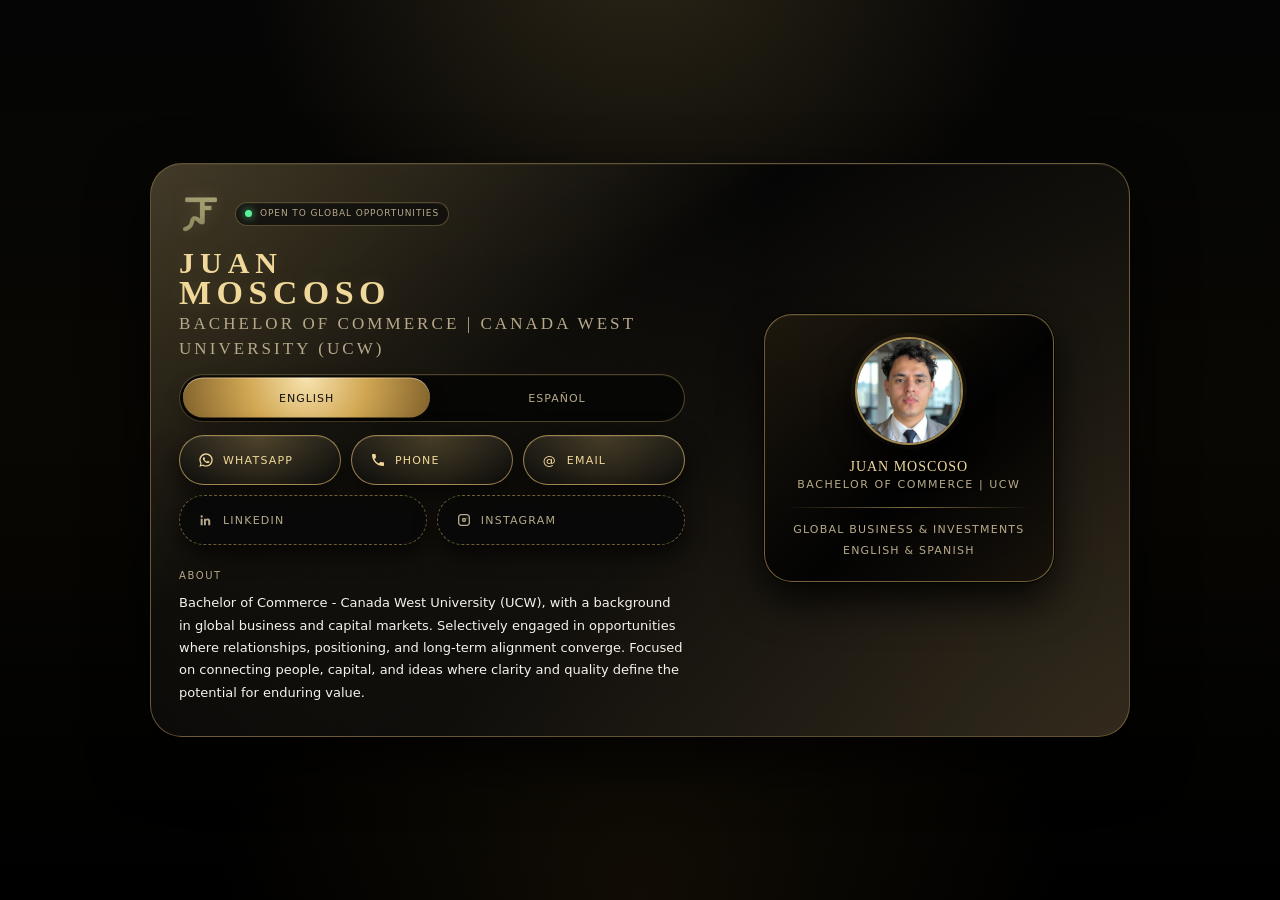
==== commit bf23d842: "Add files via upload" ====
--- a/index.html
+++ b/index.html
@@ -3,7 +3,9 @@
 <head>
   <meta charset="UTF-8" />
   <title>Juan Moscoso - Bachelor of Commerce (BCom)</title>
-  <meta name="viewport" content="width=device-width, initial-scale=1" />
+  <meta name="viewport" content="width=device-width, initial-scale=1, viewport-fit=cover" />
+  <meta http-equiv="Content-Security-Policy" content="default-src 'self'; script-src 'self'; script-src-attr 'none'; style-src 'self' 'unsafe-inline'; img-src 'self' data:; font-src 'self'; connect-src 'none'; object-src 'none'; base-uri 'none'; form-action 'none'; frame-src 'none'; media-src 'none'; worker-src 'none'; manifest-src 'self'; upgrade-insecure-requests; block-all-mixed-content" />
+  <meta name="referrer" content="no-referrer" />
   <meta name="google" content="notranslate" />
   <style>
     :root {
@@ -19,6 +21,12 @@
       --shadow-soft: 0 26px 60px rgba(0,0,0,0.75);
     }
     * { box-sizing: border-box; margin: 0; padding: 0; }
+    html {
+      background: #050505;
+      -webkit-text-size-adjust: 100%;
+      text-size-adjust: 100%;
+    }
+    img { max-width: 100%; }
     body {
       font-family: system-ui, -apple-system, BlinkMacSystemFont, "Segoe UI", sans-serif;
       background:
@@ -29,7 +37,9 @@
       min-height: 100vh;
       min-height: 100svh;
       display: block;
+      padding: 10px 10px 14px;
       padding: max(10px, env(safe-area-inset-top)) max(10px, env(safe-area-inset-right)) max(14px, env(safe-area-inset-bottom)) max(10px, env(safe-area-inset-left));
+      overflow-x: hidden;
       -webkit-font-smoothing: antialiased;
       text-rendering: optimizeLegibility;
     }
@@ -95,6 +105,7 @@
       border: 1px solid rgba(214,180,103,0.35);
       background: rgba(12,12,12,0.72);
       box-shadow: inset 0 1px 0 rgba(255,245,205,0.05);
+      -webkit-backdrop-filter: blur(12px);
       backdrop-filter: blur(12px);
       color: var(--muted);
       font-size: 9px;
@@ -149,6 +160,7 @@
       background: transparent;
       color: var(--muted);
       font-size: 11px;
+      font-family: inherit;
       letter-spacing: 0.09em;
       text-transform: uppercase;
       cursor: pointer;
@@ -197,11 +209,13 @@
       align-items: center;
       justify-content: center;
       gap: 9px;
+      width: 100%;
       text-decoration: none;
       color: var(--soft-gold);
       background:
         linear-gradient(180deg, rgba(240,216,154,0.08), rgba(5,5,5,0.08)),
         radial-gradient(circle at top, rgba(214,180,103,0.2), rgba(12,12,12,0.98));
+      -webkit-backdrop-filter: blur(14px);
       backdrop-filter: blur(14px);
       transition: transform var(--transition), box-shadow var(--transition), background var(--transition), border-color var(--transition);
       box-shadow:
@@ -225,11 +239,14 @@
       display: block;
       fill: currentColor;
     }
-    .btn:hover {
-      transform: translateY(-1.5px);
-      border-color: var(--soft-gold);
-      background: radial-gradient(circle at top, rgba(240,216,154,0.35), rgba(10,10,10,0.98));
-      box-shadow: 0 16px 40px rgba(0,0,0,0.95);
+    @media (hover: hover) and (pointer: fine) {
+      .btn:hover {
+        transform: translateY(-1.5px);
+        border-color: var(--soft-gold);
+        background: radial-gradient(circle at top, rgba(240,216,154,0.35), rgba(10,10,10,0.98));
+        box-shadow: 0 16px 40px rgba(0,0,0,0.95);
+      }
+      .btn.secondary:hover { color: var(--soft-gold); border-style: solid; }
     }
     .btn:active,
     .lang-btn:active {
@@ -247,7 +264,12 @@
       background: rgba(8,8,8,0.9);
       box-shadow: 0 8px 22px rgba(0,0,0,0.72);
     }
-    .btn.secondary:hover { color: var(--soft-gold); border-style: solid; }
+    @supports not ((backdrop-filter: blur(1px)) or (-webkit-backdrop-filter: blur(1px))) {
+      .badge,
+      .btn {
+        background-color: rgba(8,8,8,0.94);
+      }
+    }
     .right-panel {
       order: -1;
       width: 100%;
@@ -402,6 +424,8 @@
         margin-bottom: 22px;
       }
       .btn {
+        width: auto;
+        flex: 1 1 150px;
         justify-content: flex-start;
       }
       .btn span.icon {
@@ -436,6 +460,16 @@
         gap: 6px;
         font-size: 11px;
         letter-spacing: 0.11em;
+      }
+    }
+    @media (prefers-reduced-motion: reduce) {
+      *,
+      *::before,
+      *::after {
+        transition-duration: 0.01ms !important;
+        animation-duration: 0.01ms !important;
+        animation-iteration-count: 1 !important;
+        scroll-behavior: auto !important;
       }
     }
   </style>
@@ -467,7 +501,7 @@
         </div>
 
         <div class="actions">
-          <a class="btn" href="https://wa.me/17783187994" target="_blank" rel="noopener">
+          <a class="btn" href="https://wa.me/17783187994" target="_blank" rel="noopener noreferrer">
             <span class="icon" aria-hidden="true">
               <svg viewBox="0 0 24 24" role="img" focusable="false">
                 <path d="M12.04 2C6.5 2 2 6.42 2 11.86c0 1.91.56 3.77 1.62 5.36L2.07 22l4.96-1.5a10.15 10.15 0 0 0 5 1.3h.01c5.54 0 10.03-4.42 10.03-9.86S17.58 2 12.04 2Zm0 18.13h-.01a8.44 8.44 0 0 1-4.31-1.19l-.31-.18-2.94.89.96-2.81-.2-.29a8.09 8.09 0 0 1-1.3-4.39c0-4.52 3.68-8.19 8.12-8.19 2.16 0 4.18.83 5.71 2.34a8.07 8.07 0 0 1 2.37 5.75c0 4.51-3.68 8.18-8.11 8.18Zm4.49-6.13c-.24-.12-1.43-.7-1.65-.77-.22-.08-.38-.12-.54.12-.16.23-.62.77-.76.93-.14.16-.28.18-.52.06-.24-.12-1-.36-1.91-1.14-.71-.61-1.19-1.36-1.33-1.59-.14-.23-.01-.35.11-.47.11-.11.24-.29.36-.43.12-.14.16-.24.24-.39.08-.16.04-.29-.02-.41-.06-.12-.54-1.28-.74-1.75-.2-.48-.4-.41-.54-.42h-.46c-.16 0-.41.06-.63.29-.22.23-.84.81-.84 1.98s.86 2.3.98 2.46c.12.16 1.68 2.67 4.15 3.64.59.23 1.05.37 1.41.47.59.16 1.13.14 1.56.08.48-.07 1.43-.58 1.63-1.15.2-.57.2-1.05.14-1.15-.06-.1-.22-.16-.46-.27Z"/>
@@ -487,7 +521,7 @@
             <span class="icon">@</span>
             <span data-en="Email" data-es="Correo">Email</span>
           </a>
-          <a class="btn secondary" href="https://www.linkedin.com/in/juan-moscoso-3595bb21b" target="_blank" rel="noopener">
+          <a class="btn secondary" href="https://www.linkedin.com/in/juan-moscoso-3595bb21b" target="_blank" rel="noopener noreferrer">
             <span class="icon" aria-hidden="true">
               <svg viewBox="0 0 24 24" role="img" focusable="false">
                 <path d="M5.5 8.5A1.5 1.5 0 1 1 5.5 5a1.5 1.5 0 0 1 0 3.5ZM4 10h3v10H4V10Zm5 0h2.87v1.37h.04c.4-.76 1.38-1.56 2.84-1.56 3.04 0 3.6 2 3.6 4.59V20h-3v-4.95c0-1.18-.02-2.7-1.64-2.7-1.64 0-1.89 1.28-1.89 2.61V20H9V10Z"/>
@@ -495,7 +529,7 @@
             </span>
             <span data-en="LinkedIn" data-es="LinkedIn">LinkedIn</span>
           </a>
-          <a class="btn secondary" href="https://www.instagram.com/__churos/" target="_blank" rel="noopener" aria-label="Instagram profile: @__churos">
+          <a class="btn secondary" href="https://www.instagram.com/__churos/" target="_blank" rel="noopener noreferrer" aria-label="Instagram profile: @__churos">
             <span class="icon" aria-hidden="true">
               <svg viewBox="0 0 24 24" role="img" focusable="false">
                 <path d="M8 3h8c2.76 0 5 2.24 5 5v8c0 2.76-2.24 5-5 5H8c-2.76 0-5-2.24-5-5V8c0-2.76 2.24-5 5-5Zm0 2a3 3 0 0 0-3 3v8a3 3 0 0 0 3 3h8a3 3 0 0 0 3-3V8a3 3 0 0 0-3-3H8Zm4 3.75A3.25 3.25 0 1 1 12 15.25 3.25 3.25 0 0 1 12 8.75Zm0 2A1.25 1.25 0 1 0 12 13.25 1.25 1.25 0 0 0 12 10.75Zm4.35-2.55a.85.85 0 1 1-.85.85.85.85 0 0 1 .85-.85Z"/>
@@ -549,60 +583,6 @@
     </div>
   </main>
 
-  <script>
-    (function () {
-      var langButtons = document.querySelectorAll('[data-lang-btn]');
-      var aboutBlocks = document.querySelectorAll('.about[data-lang]');
-      var localizedText = document.querySelectorAll('[data-en][data-es]');
-
-      function setActiveState(collection, attrName, value) {
-        Array.prototype.forEach.call(collection, function (node) {
-          var isActive = node.getAttribute(attrName) === value;
-          if (node.hasAttribute('data-lang-btn')) {
-            node.setAttribute('aria-pressed', isActive ? 'true' : 'false');
-          }
-          if (isActive) {
-            node.classList.add('active');
-          } else {
-            node.classList.remove('active');
-          }
-        });
-      }
-
-      function applyLanguage(lang) {
-        document.documentElement.lang = lang;
-        setActiveState(langButtons, 'data-lang-btn', lang);
-        setActiveState(aboutBlocks, 'data-lang', lang);
-
-        Array.prototype.forEach.call(localizedText, function (node) {
-          var value = node.getAttribute('data-' + lang);
-          if (value !== null) {
-            node.textContent = value;
-          }
-        });
-
-        try {
-          window.localStorage.setItem('juan-card-language-v2', lang);
-        } catch (error) {}
-      }
-
-      Array.prototype.forEach.call(langButtons, function (btn) {
-        btn.onclick = function () {
-          applyLanguage(btn.getAttribute('data-lang-btn'));
-        };
-      });
-
-      var initialLanguage = 'en';
-
-      try {
-        var savedLanguage = window.localStorage.getItem('juan-card-language-v2');
-        if (savedLanguage === 'en' || savedLanguage === 'es') {
-          initialLanguage = savedLanguage;
-        }
-      } catch (error) {}
-
-      applyLanguage(initialLanguage);
-    }());
-  </script>
+  <script src="card.js" defer></script>
 </body>
 </html>
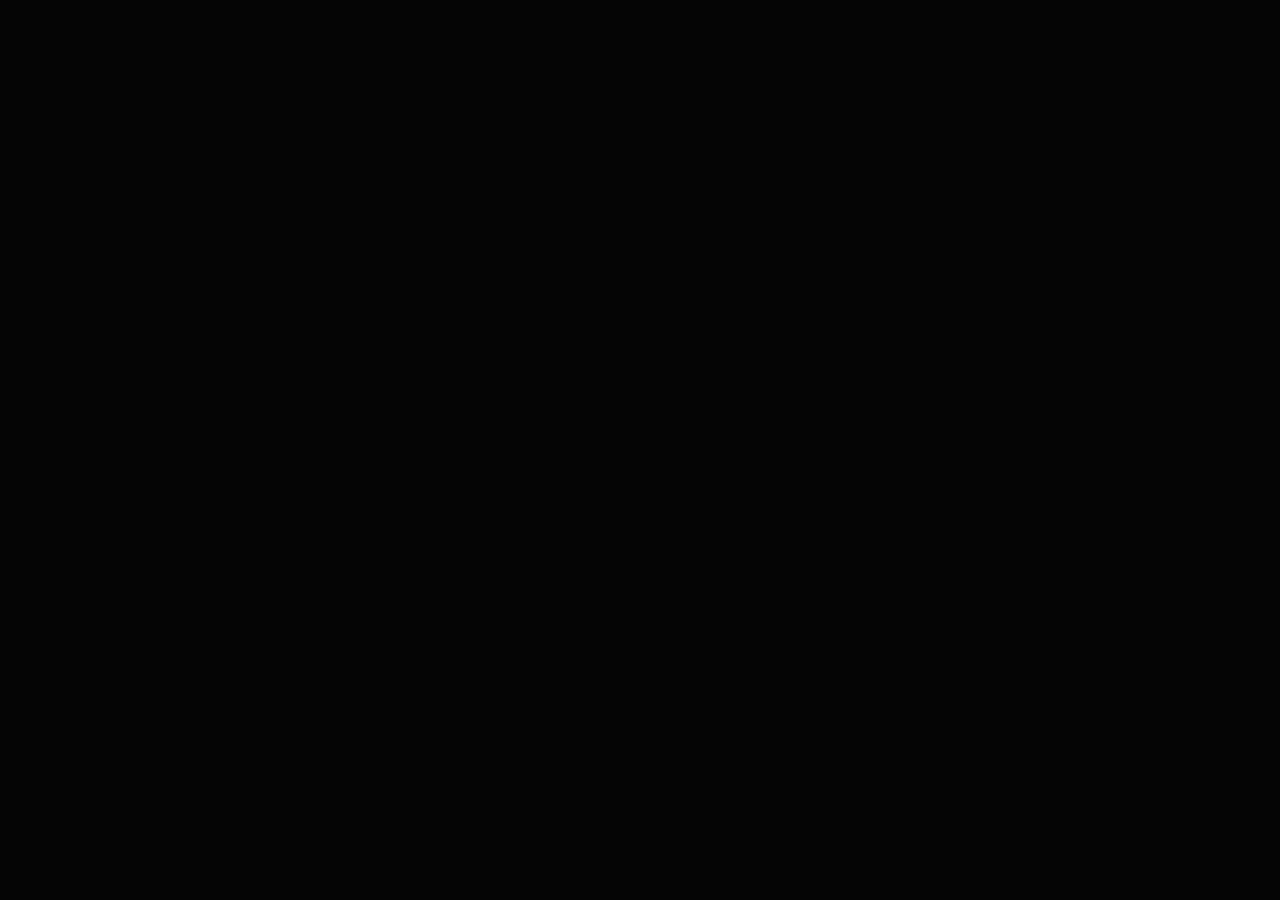
==== commit 95076a3a: "Replace agency site with Juan Moscoso luxury contact card Publishes the black/gold digital business " ====
--- a/index.html
+++ b/index.html
@@ -4,10 +4,33 @@
   <meta charset="UTF-8" />
   <title>Juan Moscoso - Bachelor of Commerce (BCom)</title>
   <meta name="viewport" content="width=device-width, initial-scale=1, viewport-fit=cover" />
-  <meta http-equiv="Content-Security-Policy" content="default-src 'self'; script-src 'self'; script-src-attr 'none'; style-src 'self' 'unsafe-inline'; img-src 'self' data:; font-src 'self'; connect-src 'none'; object-src 'none'; base-uri 'none'; form-action 'none'; frame-src 'none'; media-src 'none'; worker-src 'none'; manifest-src 'self'; upgrade-insecure-requests; block-all-mixed-content" />
+  <meta http-equiv="Content-Security-Policy" content="default-src 'self'; script-src 'self'; script-src-attr 'none'; style-src 'self' 'unsafe-inline'; img-src 'self' data:; font-src 'self'; connect-src 'none'; object-src 'none'; base-uri 'none'; form-action 'none'; frame-src 'none'; media-src 'none'; worker-src 'none'; manifest-src 'none'; upgrade-insecure-requests; block-all-mixed-content" />
+  <meta http-equiv="Permissions-Policy" content="accelerometer=(), ambient-light-sensor=(), autoplay=(), battery=(), camera=(), cross-origin-isolated=(), display-capture=(), document-domain=(), encrypted-media=(), execution-while-not-rendered=(), execution-while-out-of-viewport=(), fullscreen=(), geolocation=(), gyroscope=(), keyboard-map=(), magnetometer=(), microphone=(), midi=(), navigation-override=(), payment=(), picture-in-picture=(), publickey-credentials-get=(), screen-wake-lock=(), serial=(), sync-xhr=(), usb=(), web-share=(), xr-spatial-tracking=(), interest-cohort=()" />
+  <meta http-equiv="X-Content-Type-Options" content="nosniff" />
   <meta name="referrer" content="no-referrer" />
   <meta name="google" content="notranslate" />
+  <meta name="format-detection" content="telephone=no" />
+  <meta name="theme-color" content="#050505" />
+  <meta name="color-scheme" content="dark" />
+  <meta name="description" content="Juan Moscoso — Bachelor of Commerce (UCW). Global business and capital markets. Selectively engaged in long-term, high-quality opportunities." />
+  <meta name="robots" content="index,follow,noimageindex,max-image-preview:standard" />
+  <meta property="og:type" content="profile" />
+  <meta property="og:title" content="Juan Moscoso — Bachelor of Commerce" />
+  <meta property="og:description" content="Global business and capital markets. Connecting people, capital, and ideas." />
+  <meta property="og:image" content="profile.jpg" />
+  <meta property="og:locale" content="en_CA" />
+  <meta property="og:locale:alternate" content="es_ES" />
+  <meta name="twitter:card" content="summary" />
+  <meta name="twitter:title" content="Juan Moscoso — Bachelor of Commerce" />
+  <meta name="twitter:description" content="Global business and capital markets. Connecting people, capital, and ideas." />
+  <meta name="twitter:image" content="profile.jpg" />
+  <link rel="icon" type="image/png" sizes="88x88" href="logo-gold-88.png" />
+  <link rel="apple-touch-icon" href="logo-gold-88.png" />
+  <link rel="canonical" href="https://pittahaya.github.io/JuanMoscoso/" />
   <style>
+    body { visibility: hidden; }
+    body.ready { visibility: visible; }
+    .about[data-lang="en"] { display: block; }
     :root {
       --bg: #050505;
       --card: #111111;
@@ -462,6 +485,18 @@
         letter-spacing: 0.11em;
       }
     }
+    .noscript-fallback {
+      max-width: 460px;
+      margin: 24px auto;
+      padding: 16px;
+      border-radius: 16px;
+      border: 1px solid rgba(214,180,103,0.42);
+      background: rgba(12,12,12,0.85);
+      color: var(--muted);
+      font-size: 13px;
+      line-height: 1.5;
+      text-align: center;
+    }
     @media (prefers-reduced-motion: reduce) {
       *,
       *::before,
@@ -475,16 +510,20 @@
   </style>
 </head>
 <body>
+  <noscript>
+    <style>body { visibility: visible !important; }</style>
+    <div class="noscript-fallback">JavaScript is disabled. The language switcher and full experience require JavaScript to be enabled.</div>
+  </noscript>
   <main class="shell">
     <div class="shell-inner">
       <section class="left-panel">
         <div class="brand-row">
           <div class="logo-mark">
-            <img src="[data-uri]" alt="JF monogram logo for Juan Moscoso" />
+            <img src="logo-gold-88.png" alt="JF monogram logo for Juan Moscoso" width="88" height="88" decoding="async" />
           </div>
           <div>
             <div class="badge">
-              <span class="badge-dot"></span>
+              <span class="badge-dot" aria-hidden="true"></span>
               <span data-en="Open to global opportunities" data-es="Abierto a oportunidades globales">Open to global opportunities</span>
             </div>
           </div>
@@ -565,7 +604,7 @@
           <div class="card-inner">
             <div class="avatar-wrap">
               <div class="avatar">
-                <img src="profile.jpg" alt="Portrait of Juan Moscoso" />
+                <img src="profile.jpg" alt="Portrait of Juan Moscoso" width="108" height="108" decoding="async" />
               </div>
             </div>
             <div class="card-copy">
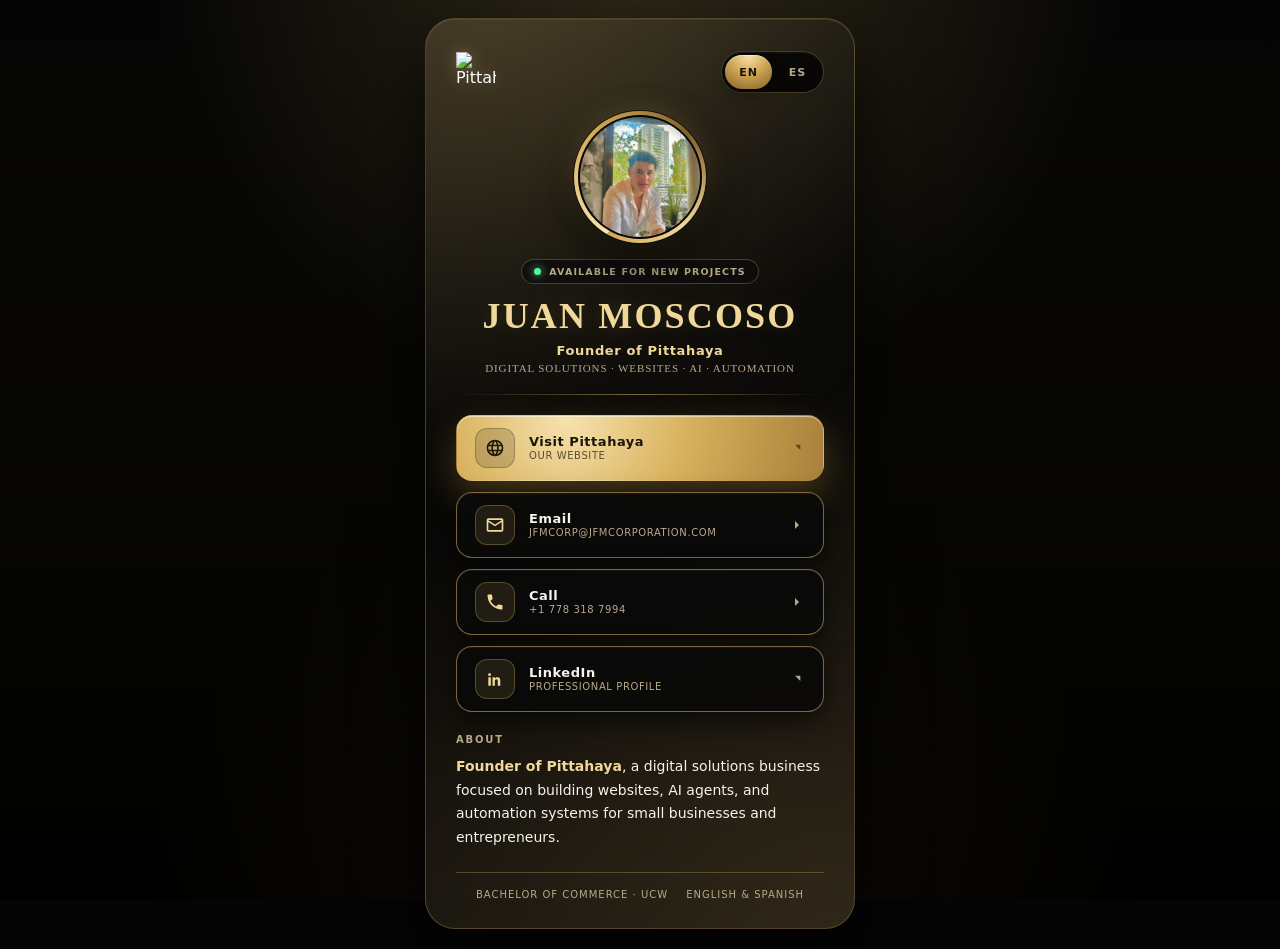
==== commit 2c83d441: "Redesign card: mobile-first premium layout, Pittahaya founder branding - New portrait photo; larger " ====
--- a/index.html
+++ b/index.html
@@ -2,9 +2,9 @@
 <html lang="en" translate="no">
 <head>
   <meta charset="UTF-8" />
-  <title>Juan Moscoso - Bachelor of Commerce (BCom)</title>
+  <title>Juan Moscoso — Founder of Pittahaya</title>
   <meta name="viewport" content="width=device-width, initial-scale=1, viewport-fit=cover" />
-  <meta http-equiv="Content-Security-Policy" content="default-src 'self'; script-src 'self'; script-src-attr 'none'; style-src 'self' 'unsafe-inline'; img-src 'self' data:; font-src 'self'; connect-src 'none'; object-src 'none'; base-uri 'none'; form-action 'none'; frame-src 'none'; media-src 'none'; worker-src 'none'; manifest-src 'none'; upgrade-insecure-requests; block-all-mixed-content" />
+  <meta http-equiv="Content-Security-Policy" content="default-src 'self'; script-src 'self'; script-src-attr 'none'; style-src 'self' 'unsafe-inline'; img-src 'self'; font-src 'self'; connect-src 'none'; object-src 'none'; base-uri 'none'; form-action 'none'; frame-src 'none'; media-src 'none'; worker-src 'none'; manifest-src 'none'; upgrade-insecure-requests; block-all-mixed-content" />
   <meta http-equiv="Permissions-Policy" content="accelerometer=(), ambient-light-sensor=(), autoplay=(), battery=(), camera=(), cross-origin-isolated=(), display-capture=(), document-domain=(), encrypted-media=(), execution-while-not-rendered=(), execution-while-out-of-viewport=(), fullscreen=(), geolocation=(), gyroscope=(), keyboard-map=(), magnetometer=(), microphone=(), midi=(), navigation-override=(), payment=(), picture-in-picture=(), publickey-credentials-get=(), screen-wake-lock=(), serial=(), sync-xhr=(), usb=(), web-share=(), xr-spatial-tracking=(), interest-cohort=()" />
   <meta http-equiv="X-Content-Type-Options" content="nosniff" />
   <meta name="referrer" content="no-referrer" />
@@ -12,72 +12,76 @@
   <meta name="format-detection" content="telephone=no" />
   <meta name="theme-color" content="#050505" />
   <meta name="color-scheme" content="dark" />
-  <meta name="description" content="Juan Moscoso — Bachelor of Commerce (UCW). Global business and capital markets. Selectively engaged in long-term, high-quality opportunities." />
+  <meta name="description" content="Juan Moscoso — Founder of Pittahaya. We build websites, AI agents, and automation systems for small businesses and entrepreneurs." />
   <meta name="robots" content="index,follow,noimageindex,max-image-preview:standard" />
   <meta property="og:type" content="profile" />
-  <meta property="og:title" content="Juan Moscoso — Bachelor of Commerce" />
-  <meta property="og:description" content="Global business and capital markets. Connecting people, capital, and ideas." />
+  <meta property="og:title" content="Juan Moscoso — Founder of Pittahaya" />
+  <meta property="og:description" content="Websites, AI agents, and automation systems for small businesses and entrepreneurs." />
   <meta property="og:image" content="profile.jpg" />
   <meta property="og:locale" content="en_CA" />
   <meta property="og:locale:alternate" content="es_ES" />
   <meta name="twitter:card" content="summary" />
-  <meta name="twitter:title" content="Juan Moscoso — Bachelor of Commerce" />
-  <meta name="twitter:description" content="Global business and capital markets. Connecting people, capital, and ideas." />
+  <meta name="twitter:title" content="Juan Moscoso — Founder of Pittahaya" />
+  <meta name="twitter:description" content="Websites, AI agents, and automation systems for small businesses and entrepreneurs." />
   <meta name="twitter:image" content="profile.jpg" />
   <link rel="icon" type="image/png" sizes="88x88" href="logo-gold-88.png" />
   <link rel="apple-touch-icon" href="logo-gold-88.png" />
   <link rel="canonical" href="https://pittahaya.github.io/JuanMoscoso/" />
   <style>
-    body { visibility: hidden; }
-    body.ready { visibility: visible; }
-    .about[data-lang="en"] { display: block; }
     :root {
       --bg: #050505;
-      --card: #111111;
       --gold: #d6b467;
       --gold-deep: #8f6a2b;
       --soft-gold: #f0d89a;
-      --text: #f5f3ea;
+      --text: #f6f4ec;
       --muted: #b7aa8a;
-      --radius: 26px;
+      --line: rgba(214,180,103,0.30);
+      --line-strong: rgba(214,180,103,0.55);
+      --panel: rgba(10,10,10,0.72);
       --transition: 200ms ease-out;
-      --shadow-soft: 0 26px 60px rgba(0,0,0,0.75);
     }
     * { box-sizing: border-box; margin: 0; padding: 0; }
     html {
-      background: #050505;
+      background: var(--bg);
       -webkit-text-size-adjust: 100%;
       text-size-adjust: 100%;
     }
-    img { max-width: 100%; }
+    img { max-width: 100%; display: block; }
+    body { visibility: hidden; }
+    body.ready { visibility: visible; }
+
     body {
-      font-family: system-ui, -apple-system, BlinkMacSystemFont, "Segoe UI", sans-serif;
+      font-family: system-ui, -apple-system, BlinkMacSystemFont, "Segoe UI", Roboto, sans-serif;
       background:
-        radial-gradient(circle at 50% -10%, rgba(214,180,103,0.2), transparent 34%),
-        radial-gradient(circle at 50% 100%, rgba(94,70,28,0.18), transparent 38%),
-        linear-gradient(180deg, #050505 0%, #080703 48%, #000 100%);
+        radial-gradient(circle at 50% -8%, rgba(214,180,103,0.22), transparent 42%),
+        radial-gradient(circle at 50% 108%, rgba(94,70,28,0.20), transparent 44%),
+        linear-gradient(180deg, #050505 0%, #080703 50%, #000 100%);
+      background-attachment: fixed;
       color: var(--text);
       min-height: 100vh;
       min-height: 100svh;
-      display: block;
-      padding: 10px 10px 14px;
-      padding: max(10px, env(safe-area-inset-top)) max(10px, env(safe-area-inset-right)) max(14px, env(safe-area-inset-bottom)) max(10px, env(safe-area-inset-left));
+      display: flex;
+      align-items: flex-start;
+      justify-content: center;
+      padding: 18px 14px calc(20px + env(safe-area-inset-bottom));
+      padding-top: max(18px, env(safe-area-inset-top));
       overflow-x: hidden;
       -webkit-font-smoothing: antialiased;
       text-rendering: optimizeLegibility;
     }
+
     .shell {
       width: 100%;
-      max-width: 460px;
-      margin: 0 auto;
+      max-width: 430px;
+      margin: auto;
       background:
-        linear-gradient(145deg, rgba(55,49,36,0.66), rgba(5,5,5,0.96) 36%, rgba(37,32,24,0.9) 100%);
-      border-radius: 28px;
-      padding: 15px 15px 20px;
-      border: 1px solid rgba(214,180,103,0.42);
+        linear-gradient(158deg, rgba(52,46,33,0.55), rgba(6,6,6,0.96) 40%, rgba(34,29,20,0.85) 100%);
+      border-radius: 30px;
+      padding: 26px 22px 24px;
+      border: 1px solid var(--line);
       box-shadow:
-        0 22px 60px rgba(0,0,0,0.76),
-        inset 0 1px 0 rgba(255,245,205,0.06);
+        0 30px 70px rgba(0,0,0,0.78),
+        inset 0 1px 0 rgba(255,245,205,0.07);
       position: relative;
       overflow: hidden;
       isolation: isolate;
@@ -87,54 +91,99 @@
       position: absolute;
       inset: 0;
       background:
-        radial-gradient(circle at top left, rgba(214,180,103,0.16), transparent 55%),
-        radial-gradient(circle at bottom right, rgba(149,115,55,0.13), transparent 60%);
+        radial-gradient(circle at 15% 0%, rgba(214,180,103,0.15), transparent 52%),
+        radial-gradient(circle at 90% 100%, rgba(149,115,55,0.14), transparent 55%);
       mix-blend-mode: screen;
       pointer-events: none;
-    }
-    .shell-inner {
-      position: relative;
-      z-index: 1;
-      display: flex;
-      flex-direction: column;
-      gap: 14px;
-    }
-    .left-panel { min-width: 0; }
-    .brand-row {
+      z-index: 0;
+    }
+    .shell > * { position: relative; z-index: 1; }
+
+    /* Top row: logo + language toggle */
+    .top-row {
       display: flex;
       align-items: center;
+      justify-content: space-between;
       gap: 12px;
-      margin-bottom: 13px;
-    }
-    .logo-mark {
-      width: 44px;
-      height: 44px;
-      display: flex;
-      align-items: center;
-      justify-content: center;
-    }
+      margin-bottom: 18px;
+    }
+    .logo-mark { width: 40px; height: 40px; flex: 0 0 auto; }
     .logo-mark img {
-      width: 100%;
-      height: auto;
-      display: block;
-      filter: saturate(1.18) brightness(1.1) contrast(1.08) drop-shadow(0 0 8px rgba(240, 216, 154, 0.26));
+      width: 100%; height: 100%;
+      filter: saturate(1.15) brightness(1.08) drop-shadow(0 0 8px rgba(240,216,154,0.28));
+    }
+    .lang-toggle {
+      display: inline-flex;
+      padding: 3px;
+      gap: 3px;
+      border-radius: 999px;
+      background: rgba(4,4,4,0.85);
+      border: 1px solid var(--line);
+      box-shadow: inset 0 1px 0 rgba(255,245,205,0.05);
+    }
+    .lang-btn {
+      border: none;
+      appearance: none;
+      min-height: 34px;
+      padding: 6px 14px;
+      border-radius: 999px;
+      background: transparent;
+      color: var(--muted);
+      font-size: 11px;
+      font-family: inherit;
+      font-weight: 600;
+      letter-spacing: 0.08em;
+      text-transform: uppercase;
+      cursor: pointer;
+      -webkit-tap-highlight-color: transparent;
+      transition: background var(--transition), color var(--transition);
+    }
+    .lang-btn.active {
+      background: radial-gradient(circle at top, #f7e3af, #d1a753 46%, #80612b 100%);
+      color: #171310;
+      box-shadow: inset 0 1px 0 rgba(255,255,255,0.42), 0 6px 16px rgba(0,0,0,0.3);
+    }
+
+    /* Hero */
+    .hero { text-align: center; margin-bottom: 20px; }
+    .avatar-wrap {
+      width: 132px; height: 132px;
+      margin: 2px auto 16px;
+      position: relative;
+      border-radius: 50%;
+      padding: 4px;
+      background: conic-gradient(from 210deg, #f7e3af, #d1a753 30%, #80612b 55%, #f0d89a 80%, #d1a753 100%);
+      box-shadow:
+        0 18px 40px rgba(0,0,0,0.72),
+        0 0 0 1px rgba(0,0,0,0.6),
+        0 0 26px rgba(214,180,103,0.28);
+    }
+    .avatar {
+      width: 100%; height: 100%;
+      border-radius: 50%;
+      overflow: hidden;
+      border: 2px solid rgba(6,6,6,0.9);
+      background: #0c0a07;
+    }
+    .avatar img {
+      width: 100%; height: 100%;
+      object-fit: cover;
+      object-position: 50% 22%;
     }
     .badge {
       display: inline-flex;
       align-items: center;
       gap: 8px;
-      padding: 5px 9px;
+      padding: 6px 12px;
       border-radius: 999px;
-      border: 1px solid rgba(214,180,103,0.35);
-      background: rgba(12,12,12,0.72);
-      box-shadow: inset 0 1px 0 rgba(255,245,205,0.05);
-      -webkit-backdrop-filter: blur(12px);
-      backdrop-filter: blur(12px);
-      color: var(--muted);
-      font-size: 9px;
-      letter-spacing: 0.1em;
-      line-height: 1.3;
-      text-transform: uppercase;
+      border: 1px solid var(--line);
+      background: rgba(12,12,12,0.7);
+      color: var(--muted);
+      font-size: 9.5px;
+      font-weight: 600;
+      letter-spacing: 0.12em;
+      text-transform: uppercase;
+      margin-bottom: 14px;
     }
     .badge-dot {
       width: 7px; height: 7px; border-radius: 50%;
@@ -143,364 +192,171 @@
     }
     h1 {
       font-family: "Times New Roman", "Georgia", serif;
-      font-size: 28px;
-      letter-spacing: 0.1em;
+      font-size: 32px;
+      line-height: 1.02;
+      letter-spacing: 0.06em;
       text-transform: uppercase;
       color: var(--soft-gold);
-      margin-bottom: 3px;
-      line-height: 0.94;
-      text-shadow: 0 0 18px rgba(214,180,103,0.14);
-    }
-    h1 span { display: block; font-size: 21px; letter-spacing: 0.12em; }
-    .subtitle {
+      text-shadow: 0 0 20px rgba(214,180,103,0.16);
+      margin-bottom: 8px;
+    }
+    .role {
+      font-size: 13px;
+      font-weight: 600;
+      letter-spacing: 0.05em;
+      color: var(--text);
+      margin-bottom: 4px;
+    }
+    .role strong { color: var(--soft-gold); font-weight: 700; }
+    .credential {
       font-family: "Times New Roman", "Georgia", serif;
       font-size: 11px;
-      line-height: 1.45;
-      letter-spacing: 0.07em;
-      text-transform: uppercase;
-      color: var(--muted);
-      margin-bottom: 13px;
-      max-width: 100%;
-    }
-    .lang-toggle {
+      letter-spacing: 0.08em;
+      text-transform: uppercase;
+      color: var(--muted);
+    }
+
+    .divider {
+      height: 1px; width: 100%;
+      background: linear-gradient(90deg, transparent, var(--line-strong), transparent);
+      margin: 20px 0;
+    }
+
+    /* Actions */
+    .actions { display: grid; gap: 11px; }
+    .btn {
+      position: relative;
+      border-radius: 16px;
+      border: 1px solid var(--line-strong);
+      min-height: 56px;
+      padding: 12px 18px;
+      font-size: 13px;
+      font-weight: 600;
+      letter-spacing: 0.04em;
       display: flex;
+      align-items: center;
+      gap: 14px;
       width: 100%;
-      padding: 3px;
-      gap: 3px;
-      border-radius: 999px;
-      background: rgba(5,5,5,0.85);
-      border: 1px solid rgba(214,180,103,0.35);
-      box-shadow: inset 0 1px 0 rgba(255,245,205,0.05);
-      margin-bottom: 13px;
-    }
-    .lang-btn {
-      border: none;
-      outline: none;
-      flex: 1;
-      min-height: 40px;
-      padding: 7px 12px;
-      border-radius: 999px;
-      background: transparent;
-      color: var(--muted);
-      font-size: 11px;
-      font-family: inherit;
-      letter-spacing: 0.09em;
-      text-transform: uppercase;
-      cursor: pointer;
+      text-decoration: none;
+      color: var(--text);
+      background: rgba(9,9,9,0.9);
+      transition: transform var(--transition), box-shadow var(--transition), border-color var(--transition), background var(--transition);
+      box-shadow: 0 10px 26px rgba(0,0,0,0.6), inset 0 1px 0 rgba(255,245,205,0.05);
+      touch-action: manipulation;
       -webkit-tap-highlight-color: transparent;
-      transition: background var(--transition), color var(--transition), transform var(--transition);
-    }
-    .lang-btn.active {
-      background: radial-gradient(circle at top, #f7e3af, #d1a753 46%, #80612b 100%);
-      color: #111;
-      box-shadow: inset 0 1px 0 rgba(255,255,255,0.42), 0 8px 18px rgba(0,0,0,0.28);
-      transform: translateY(-0.5px);
-    }
-    .about {
-      font-size: 13px;
-      line-height: 1.72;
-      color: var(--text);
-      max-width: none;
-      margin-bottom: 0;
-    }
-    .about span.label {
-      text-transform: uppercase;
-      font-size: 10px;
-      letter-spacing: 0.16em;
-      color: var(--muted);
-      display: block;
-      margin-bottom: 8px;
-    }
-    .about[data-lang] { display: none; }
-    .about[data-lang="en"].active,
-    .about[data-lang="es"].active { display: block; }
-    .actions {
-      display: grid;
-      grid-template-columns: 1fr;
-      gap: 10px;
-      margin-bottom: 22px;
-    }
-    .btn {
-      border-radius: 999px;
-      border: 1px solid rgba(214,180,103,0.7);
-      min-height: 50px;
-      padding: 11px 18px;
-      font-size: 11px;
-      letter-spacing: 0.11em;
-      text-transform: uppercase;
+    }
+    .btn .icon {
       display: inline-flex;
       align-items: center;
       justify-content: center;
-      gap: 9px;
-      width: 100%;
-      text-decoration: none;
+      width: 40px; height: 40px;
+      flex: 0 0 40px;
+      border-radius: 12px;
+      background: rgba(214,180,103,0.12);
+      border: 1px solid var(--line);
       color: var(--soft-gold);
-      background:
-        linear-gradient(180deg, rgba(240,216,154,0.08), rgba(5,5,5,0.08)),
-        radial-gradient(circle at top, rgba(214,180,103,0.2), rgba(12,12,12,0.98));
-      -webkit-backdrop-filter: blur(14px);
-      backdrop-filter: blur(14px);
-      transition: transform var(--transition), box-shadow var(--transition), background var(--transition), border-color var(--transition);
-      box-shadow:
-        0 10px 28px rgba(0,0,0,0.74),
-        inset 0 1px 0 rgba(255,245,205,0.08);
-      touch-action: manipulation;
-      -webkit-tap-highlight-color: transparent;
-    }
-    .btn span.icon {
-      display: inline-flex;
-      align-items: center;
+    }
+    .btn .icon svg { width: 20px; height: 20px; fill: currentColor; display: block; }
+    .btn .txt { display: flex; flex-direction: column; gap: 1px; min-width: 0; text-align: left; }
+    .btn .txt small {
+      font-size: 10px;
+      font-weight: 500;
+      letter-spacing: 0.06em;
+      color: var(--muted);
+      text-transform: uppercase;
+    }
+    .btn .arrow { margin-left: auto; color: var(--muted); flex: 0 0 auto; }
+    .btn .arrow svg { width: 16px; height: 16px; fill: currentColor; display: block; }
+
+    /* Primary (website) */
+    .btn.primary {
+      border-color: transparent;
+      color: #1a1509;
+      background: radial-gradient(circle at 30% 0%, #f7e3af, #d8b25e 45%, #a9803a 100%);
+      box-shadow: 0 14px 34px rgba(160,120,50,0.4), inset 0 1px 0 rgba(255,255,255,0.5);
+    }
+    .btn.primary .icon {
+      background: rgba(26,21,9,0.16);
+      border-color: rgba(26,21,9,0.25);
+      color: #201a0c;
+    }
+    .btn.primary .txt small { color: rgba(32,26,12,0.72); }
+    .btn.primary .arrow { color: rgba(32,26,12,0.6); }
+
+    @media (hover: hover) and (pointer: fine) {
+      .btn:hover { transform: translateY(-2px); border-color: var(--soft-gold); box-shadow: 0 18px 40px rgba(0,0,0,0.85); }
+      .btn.primary:hover { border-color: transparent; box-shadow: 0 18px 44px rgba(160,120,50,0.55), inset 0 1px 0 rgba(255,255,255,0.55); }
+    }
+    .btn:active { transform: translateY(0) scale(0.995); }
+    .btn:focus-visible, .lang-btn:focus-visible {
+      outline: 2px solid rgba(240,216,154,0.95);
+      outline-offset: 3px;
+    }
+
+    /* About */
+    .about-wrap { margin-top: 22px; }
+    .about-label {
+      display: block;
+      font-size: 10px;
+      font-weight: 700;
+      letter-spacing: 0.18em;
+      text-transform: uppercase;
+      color: var(--muted);
+      margin-bottom: 10px;
+    }
+    .about { font-size: 14px; line-height: 1.7; color: var(--text); display: none; }
+    .about.is-visible { display: block; }
+    .about strong { color: var(--soft-gold); font-weight: 600; }
+
+    /* Footer meta */
+    .meta {
+      margin-top: 22px;
+      padding-top: 16px;
+      border-top: 1px solid var(--line);
+      display: flex;
+      flex-wrap: wrap;
       justify-content: center;
-      width: 16px;
-      height: 16px;
-      flex: 0 0 16px;
-      color: currentColor;
-    }
-    .btn span.icon svg {
-      width: 100%;
-      height: 100%;
-      display: block;
-      fill: currentColor;
-    }
-    @media (hover: hover) and (pointer: fine) {
-      .btn:hover {
-        transform: translateY(-1.5px);
-        border-color: var(--soft-gold);
-        background: radial-gradient(circle at top, rgba(240,216,154,0.35), rgba(10,10,10,0.98));
-        box-shadow: 0 16px 40px rgba(0,0,0,0.95);
-      }
-      .btn.secondary:hover { color: var(--soft-gold); border-style: solid; }
-    }
-    .btn:active,
-    .lang-btn:active {
-      transform: translateY(0.5px);
-    }
-    .btn:focus-visible,
-    .lang-btn:focus-visible {
-      outline: 2px solid rgba(240,216,154,0.9);
-      outline-offset: 3px;
-    }
-    .btn.secondary {
-      border-style: dashed;
-      border-color: rgba(214,180,103,0.5);
-      color: var(--muted);
-      background: rgba(8,8,8,0.9);
-      box-shadow: 0 8px 22px rgba(0,0,0,0.72);
-    }
-    @supports not ((backdrop-filter: blur(1px)) or (-webkit-backdrop-filter: blur(1px))) {
-      .badge,
-      .btn {
-        background-color: rgba(8,8,8,0.94);
-      }
-    }
-    .right-panel {
-      order: -1;
-      width: 100%;
-    }
-    .card {
-      width: 100%;
-      max-width: none;
-      margin: 0 auto;
-      border-radius: 24px;
-      padding: 13px 14px;
-      background:
-        linear-gradient(135deg, rgba(30,24,14,0.78), rgba(2,2,2,0.94) 56%, rgba(24,19,12,0.86)),
-        radial-gradient(circle at top, #17130e, #050505 55%, #0f0c07 100%);
-      border: 1px solid rgba(214,180,103,0.5);
-      box-shadow:
-        0 18px 42px rgba(0,0,0,0.86),
-        inset 0 1px 0 rgba(255,245,205,0.06),
-        0 0 0 1px rgba(0,0,0,0.8);
-      position: relative;
-      overflow: hidden;
-    }
-    .card::before {
-      content: "";
-      position: absolute;
-      inset: -40%;
-      background:
-        radial-gradient(circle at 20% 0%, rgba(247,227,175,0.16), transparent 54%),
-        radial-gradient(circle at 80% 120%, rgba(144,110,53,0.25), transparent 58%);
-      mix-blend-mode: soft-light;
-      pointer-events: none;
-    }
-    .card-inner {
-      position: relative;
-      z-index: 1;
-      display: flex;
-      align-items: center;
-      gap: 14px;
-    }
-    .card-copy {
-      min-width: 0;
-      flex: 1;
-    }
-    .avatar-wrap {
-      display: flex;
-      justify-content: center;
-      margin-bottom: 0;
-      flex: 0 0 auto;
-    }
-    .avatar {
-      width: 76px; height: 76px;
-      border-radius: 50%;
-      overflow: hidden;
-      border: 2px solid rgba(214,180,103,0.75);
-      box-shadow:
-        0 14px 30px rgba(0,0,0,0.82),
-        0 0 0 4px rgba(214,180,103,0.08);
-    }
-    .avatar img {
-      width: 100%; height: 100%;
-      object-fit: cover; display: block;
-    }
-    .card-name {
-      text-align: left;
-      font-family: "Times New Roman", "Georgia", serif;
-      font-size: 14px;
-      letter-spacing: 0.07em;
-      text-transform: uppercase;
-      color: var(--soft-gold);
-      margin-bottom: 2px;
-    }
-    .card-role {
-      text-align: left;
-      font-size: 9px;
-      line-height: 1.45;
-      letter-spacing: 0.09em;
-      text-transform: uppercase;
-      color: var(--muted);
-      margin-bottom: 10px;
-    }
-    .card-divider {
-      height: 1px; width: 100%;
-      background: linear-gradient(90deg, transparent, rgba(214,180,103,0.6), transparent);
-      margin-bottom: 10px;
-    }
-    .card-meta {
-      display: grid;
-      gap: 4px;
-      font-size: 9px;
-      color: var(--muted);
-      line-height: 1.45;
-      letter-spacing: 0.09em;
-      text-transform: uppercase;
-      text-align: left;
-    }
-    @media (max-width: 360px) {
-      .shell { padding: 13px 13px 18px; }
-      .logo-mark { width: 38px; height: 38px; }
-      .brand-row { gap: 10px; }
-      .badge { font-size: 8px; letter-spacing: 0.08em; }
-      h1 { font-size: 25px; }
-      h1 span { font-size: 19px; }
-      .subtitle { font-size: 10px; letter-spacing: 0.05em; }
-      .card-inner { gap: 11px; }
-      .avatar { width: 68px; height: 68px; }
-      .card-name { font-size: 13px; }
-      .card-role,
-      .card-meta { font-size: 8px; letter-spacing: 0.07em; }
-    }
-    @media (min-width: 760px) {
-      body {
-        display: flex;
-        align-items: center;
-        justify-content: center;
-        padding: 32px 16px;
-      }
-      .shell {
-        max-width: 980px;
-        border-radius: 32px;
-        padding: 28px 28px 32px;
-      }
-      .shell-inner {
-        display: grid;
-        grid-template-columns: minmax(0, 1.25fr) minmax(300px, 0.95fr);
-        gap: 32px;
-        align-items: center;
-      }
-      .right-panel {
-        order: 0;
-        justify-self: center;
-      }
-      .card {
-        max-width: 290px;
-        border-radius: 28px;
-        padding: 22px 20px;
-      }
-      .card-inner {
-        display: block;
-      }
-      .card-copy {
-        min-width: auto;
-      }
-      .avatar-wrap {
-        margin-bottom: 14px;
-      }
-      .avatar {
-        width: 108px;
-        height: 108px;
-      }
-      .actions {
-        display: flex;
-        flex-wrap: wrap;
-        margin-bottom: 22px;
-      }
-      .btn {
-        width: auto;
-        flex: 1 1 150px;
-        justify-content: flex-start;
-      }
-      .btn span.icon {
-        font-size: 13px;
-      }
-      h1 {
-        font-size: 34px;
-        letter-spacing: 0.16em;
-      }
-      h1 span {
-        font-size: 30px;
-        letter-spacing: 0.2em;
-      }
-      .subtitle {
-        font-size: 17px;
-        letter-spacing: 0.18em;
-      }
-      .card-name,
-      .card-role,
-      .card-meta {
-        text-align: center;
-      }
-      .card-role {
-        font-size: 11px;
-        letter-spacing: 0.14em;
-        margin-bottom: 14px;
-      }
-      .card-divider {
-        margin-bottom: 14px;
-      }
-      .card-meta {
-        gap: 6px;
-        font-size: 11px;
-        letter-spacing: 0.11em;
-      }
-    }
+      gap: 8px 18px;
+      font-size: 10px;
+      letter-spacing: 0.1em;
+      text-transform: uppercase;
+      color: var(--muted);
+      text-align: center;
+    }
+    .meta span { display: inline-flex; align-items: center; gap: 6px; }
+
     .noscript-fallback {
-      max-width: 460px;
+      max-width: 430px;
       margin: 24px auto;
       padding: 16px;
       border-radius: 16px;
-      border: 1px solid rgba(214,180,103,0.42);
+      border: 1px solid var(--line);
       background: rgba(12,12,12,0.85);
       color: var(--muted);
       font-size: 13px;
       line-height: 1.5;
       text-align: center;
     }
+
+    /* Entrance animation */
+    @keyframes rise {
+      from { opacity: 0; transform: translateY(14px); }
+      to { opacity: 1; transform: translateY(0); }
+    }
+    body.ready .shell { animation: rise 520ms ease-out both; }
+
+    @media (min-width: 460px) {
+      .shell { padding: 32px 30px 28px; }
+      h1 { font-size: 36px; }
+    }
+    @media (max-width: 340px) {
+      h1 { font-size: 28px; }
+      .avatar-wrap { width: 116px; height: 116px; }
+      .btn { min-height: 52px; }
+    }
+
     @media (prefers-reduced-motion: reduce) {
-      *,
-      *::before,
-      *::after {
+      *, *::before, *::after {
         transition-duration: 0.01ms !important;
         animation-duration: 0.01ms !important;
         animation-iteration-count: 1 !important;
@@ -511,114 +367,101 @@
 </head>
 <body>
   <noscript>
-    <style>body { visibility: visible !important; }</style>
-    <div class="noscript-fallback">JavaScript is disabled. The language switcher and full experience require JavaScript to be enabled.</div>
+    <style>
+      body { visibility: visible !important; }
+      .about[data-lang="en"] { display: block !important; }
+    </style>
+    <div class="noscript-fallback">JavaScript is disabled. Enable it for the language switcher and the full experience.</div>
   </noscript>
+
   <main class="shell">
-    <div class="shell-inner">
-      <section class="left-panel">
-        <div class="brand-row">
-          <div class="logo-mark">
-            <img src="logo-gold-88.png" alt="JF monogram logo for Juan Moscoso" width="88" height="88" decoding="async" />
-          </div>
-          <div>
-            <div class="badge">
-              <span class="badge-dot" aria-hidden="true"></span>
-              <span data-en="Open to global opportunities" data-es="Abierto a oportunidades globales">Open to global opportunities</span>
-            </div>
-          </div>
+    <div class="top-row">
+      <div class="logo-mark">
+        <img src="logo-gold-88.png" alt="Pittahaya monogram logo" width="88" height="88" decoding="async" />
+      </div>
+      <div class="lang-toggle" role="group" aria-label="Language selector">
+        <button class="lang-btn active" data-lang-btn="en" type="button" aria-pressed="true">EN</button>
+        <button class="lang-btn" data-lang-btn="es" type="button" aria-pressed="false">ES</button>
+      </div>
+    </div>
+
+    <header class="hero">
+      <div class="avatar-wrap">
+        <div class="avatar">
+          <img src="profile.jpg" alt="Portrait of Juan Moscoso" width="264" height="264" decoding="async" fetchpriority="high" />
         </div>
-
-        <header>
-          <h1><span>Juan</span> Moscoso</h1>
-          <p class="subtitle" data-en="Bachelor of Commerce | Canada West University (UCW)" data-es="Licenciatura en Comercio | Canada West University (UCW)">Bachelor of Commerce | Canada West University (UCW)</p>
-        </header>
-
-        <div class="lang-toggle" aria-label="Language selector">
-          <button class="lang-btn active" data-lang-btn="en" type="button" aria-pressed="true">English</button>
-          <button class="lang-btn" data-lang-btn="es" type="button" aria-pressed="false">Español</button>
-        </div>
-
-        <div class="actions">
-          <a class="btn" href="https://wa.me/17783187994" target="_blank" rel="noopener noreferrer">
-            <span class="icon" aria-hidden="true">
-              <svg viewBox="0 0 24 24" role="img" focusable="false">
-                <path d="M12.04 2C6.5 2 2 6.42 2 11.86c0 1.91.56 3.77 1.62 5.36L2.07 22l4.96-1.5a10.15 10.15 0 0 0 5 1.3h.01c5.54 0 10.03-4.42 10.03-9.86S17.58 2 12.04 2Zm0 18.13h-.01a8.44 8.44 0 0 1-4.31-1.19l-.31-.18-2.94.89.96-2.81-.2-.29a8.09 8.09 0 0 1-1.3-4.39c0-4.52 3.68-8.19 8.12-8.19 2.16 0 4.18.83 5.71 2.34a8.07 8.07 0 0 1 2.37 5.75c0 4.51-3.68 8.18-8.11 8.18Zm4.49-6.13c-.24-.12-1.43-.7-1.65-.77-.22-.08-.38-.12-.54.12-.16.23-.62.77-.76.93-.14.16-.28.18-.52.06-.24-.12-1-.36-1.91-1.14-.71-.61-1.19-1.36-1.33-1.59-.14-.23-.01-.35.11-.47.11-.11.24-.29.36-.43.12-.14.16-.24.24-.39.08-.16.04-.29-.02-.41-.06-.12-.54-1.28-.74-1.75-.2-.48-.4-.41-.54-.42h-.46c-.16 0-.41.06-.63.29-.22.23-.84.81-.84 1.98s.86 2.3.98 2.46c.12.16 1.68 2.67 4.15 3.64.59.23 1.05.37 1.41.47.59.16 1.13.14 1.56.08.48-.07 1.43-.58 1.63-1.15.2-.57.2-1.05.14-1.15-.06-.1-.22-.16-.46-.27Z"/>
-              </svg>
-            </span>
-            <span data-en="WhatsApp" data-es="WhatsApp">WhatsApp</span>
-          </a>
-          <a class="btn" href="tel:+17783187994">
-            <span class="icon" aria-hidden="true">
-              <svg viewBox="0 0 24 24" role="img" focusable="false">
-                <path d="M6.62 10.79a15.05 15.05 0 0 0 6.59 6.59l2.2-2.2a1 1 0 0 1 1.02-.24c1.12.37 2.31.56 3.57.56a1 1 0 0 1 1 1V20a1 1 0 0 1-1 1C10.61 21 3 13.39 3 4a1 1 0 0 1 1-1h3.5a1 1 0 0 1 1 1c0 1.26.19 2.45.56 3.57a1 1 0 0 1-.24 1.02l-2.2 2.2Z"/>
-              </svg>
-            </span>
-            <span data-en="Phone" data-es="Teléfono">Phone</span>
-          </a>
-          <a class="btn" href="mailto:moscoso777@gmail.com">
-            <span class="icon">@</span>
-            <span data-en="Email" data-es="Correo">Email</span>
-          </a>
-          <a class="btn secondary" href="https://www.linkedin.com/in/juan-moscoso-3595bb21b" target="_blank" rel="noopener noreferrer">
-            <span class="icon" aria-hidden="true">
-              <svg viewBox="0 0 24 24" role="img" focusable="false">
-                <path d="M5.5 8.5A1.5 1.5 0 1 1 5.5 5a1.5 1.5 0 0 1 0 3.5ZM4 10h3v10H4V10Zm5 0h2.87v1.37h.04c.4-.76 1.38-1.56 2.84-1.56 3.04 0 3.6 2 3.6 4.59V20h-3v-4.95c0-1.18-.02-2.7-1.64-2.7-1.64 0-1.89 1.28-1.89 2.61V20H9V10Z"/>
-              </svg>
-            </span>
-            <span data-en="LinkedIn" data-es="LinkedIn">LinkedIn</span>
-          </a>
-          <a class="btn secondary" href="https://www.instagram.com/__churos/" target="_blank" rel="noopener noreferrer" aria-label="Instagram profile: @__churos">
-            <span class="icon" aria-hidden="true">
-              <svg viewBox="0 0 24 24" role="img" focusable="false">
-                <path d="M8 3h8c2.76 0 5 2.24 5 5v8c0 2.76-2.24 5-5 5H8c-2.76 0-5-2.24-5-5V8c0-2.76 2.24-5 5-5Zm0 2a3 3 0 0 0-3 3v8a3 3 0 0 0 3 3h8a3 3 0 0 0 3-3V8a3 3 0 0 0-3-3H8Zm4 3.75A3.25 3.25 0 1 1 12 15.25 3.25 3.25 0 0 1 12 8.75Zm0 2A1.25 1.25 0 1 0 12 13.25 1.25 1.25 0 0 0 12 10.75Zm4.35-2.55a.85.85 0 1 1-.85.85.85.85 0 0 1 .85-.85Z"/>
-              </svg>
-            </span>
-            <span data-en="Instagram" data-es="Instagram">Instagram</span>
-          </a>
-        </div>
-
-        <article class="about active" data-lang="en">
-          <span class="label">About</span>
-          <p>
-            Bachelor of Commerce - Canada West University (UCW), with a background in global business and capital
-            markets. Selectively engaged in opportunities where relationships, positioning, and long-term alignment
-            converge. Focused on connecting people, capital, and ideas where clarity and quality define the
-            potential for enduring value.
-          </p>
-        </article>
-
-        <article class="about" data-lang="es">
-          <span class="label">Perfil</span>
-          <p>
-            Licenciado en Comercio - Canada West University (UCW), con formación en negocios globales y mercado de
-            capitales. Participación selectiva en oportunidades donde convergen relaciones, posicionamiento y
-            alineación a largo plazo. Enfoque en conectar personas, capital e ideas, donde la claridad y la calidad
-            determinan el potencial de generar valor sostenido.
-          </p>
-        </article>
-      </section>
-
-      <aside class="right-panel">
-        <div class="card">
-          <div class="card-inner">
-            <div class="avatar-wrap">
-              <div class="avatar">
-                <img src="profile.jpg" alt="Portrait of Juan Moscoso" width="108" height="108" decoding="async" />
-              </div>
-            </div>
-            <div class="card-copy">
-              <div class="card-name">Juan Moscoso</div>
-              <div class="card-role" data-en="Bachelor of Commerce | UCW" data-es="Licenciatura en Comercio | UCW">Bachelor of Commerce | UCW</div>
-              <div class="card-divider"></div>
-              <div class="card-meta">
-                <div data-en="Global Business &amp; Investments" data-es="Negocios Globales e Inversiones">Global Business &amp; Investments</div>
-                <div data-en="English &amp; Spanish" data-es="Inglés y Español">English &amp; Spanish</div>
-              </div>
-            </div>
-          </div>
-        </div>
-      </aside>
+      </div>
+      <div class="badge">
+        <span class="badge-dot" aria-hidden="true"></span>
+        <span data-en="Available for new projects" data-es="Disponible para nuevos proyectos">Available for new projects</span>
+      </div>
+      <h1>Juan Moscoso</h1>
+      <p class="role"><strong data-en="Founder of Pittahaya" data-es="Fundador de Pittahaya">Founder of Pittahaya</strong></p>
+      <p class="credential" data-en="Digital solutions · Websites · AI · Automation" data-es="Soluciones digitales · Webs · IA · Automatización">Digital solutions · Websites · AI · Automation</p>
+    </header>
+
+    <div class="divider"></div>
+
+    <nav class="actions" aria-label="Contact and links">
+      <a class="btn primary" id="site-link" href="https://www.pittahaya.com/en" target="_blank" rel="noopener noreferrer"
+         data-href-en="https://www.pittahaya.com/en" data-href-es="https://www.pittahaya.com">
+        <span class="icon" aria-hidden="true">
+          <svg viewBox="0 0 24 24" role="img" focusable="false"><path d="M12 2a10 10 0 1 0 0 20 10 10 0 0 0 0-20Zm6.93 6h-2.95a15.7 15.7 0 0 0-1.38-3.56A8.03 8.03 0 0 1 18.93 8ZM12 4.04c.83 1.2 1.48 2.53 1.91 3.96h-3.82c.43-1.43 1.08-2.76 1.91-3.96ZM4.26 14a7.96 7.96 0 0 1 0-4h3.38a16.6 16.6 0 0 0 0 4H4.26Zm.81 2h2.95c.34 1.28.8 2.48 1.38 3.56A8.03 8.03 0 0 1 5.07 16Zm2.95-8H5.07a8.03 8.03 0 0 1 4.33-3.56A15.7 15.7 0 0 0 8.02 8ZM12 19.96c-.83-1.2-1.48-2.53-1.91-3.96h3.82A13.6 13.6 0 0 1 12 19.96ZM14.34 14H9.66a14.7 14.7 0 0 1 0-4h4.68a14.7 14.7 0 0 1 0 4Zm.24 5.56c.58-1.08 1.04-2.28 1.38-3.56h2.95a8.03 8.03 0 0 1-4.33 3.56ZM16.36 14a16.6 16.6 0 0 0 0-4h3.38a7.96 7.96 0 0 1 0 4h-3.38Z"/></svg>
+        </span>
+        <span class="txt">
+          <span data-en="Visit Pittahaya" data-es="Visitar Pittahaya">Visit Pittahaya</span>
+          <small data-en="Our website" data-es="Nuestro sitio web">Our website</small>
+        </span>
+        <span class="arrow" aria-hidden="true"><svg viewBox="0 0 24 24"><path d="M7 17 17 7M9 7h8v8"/></svg></span>
+      </a>
+
+      <a class="btn" href="mailto:jfmcorp@jfmcorporation.com">
+        <span class="icon" aria-hidden="true">
+          <svg viewBox="0 0 24 24" role="img" focusable="false"><path d="M4 4h16a2 2 0 0 1 2 2v12a2 2 0 0 1-2 2H4a2 2 0 0 1-2-2V6a2 2 0 0 1 2-2Zm0 2v.4l8 5 8-5V6H4Zm16 12V8.4l-8 5-8-5V18h16Z"/></svg>
+        </span>
+        <span class="txt">
+          <span data-en="Email" data-es="Correo">Email</span>
+          <small>jfmcorp@jfmcorporation.com</small>
+        </span>
+        <span class="arrow" aria-hidden="true"><svg viewBox="0 0 24 24"><path d="M9 6l6 6-6 6"/></svg></span>
+      </a>
+
+      <a class="btn" href="tel:+17783187994">
+        <span class="icon" aria-hidden="true">
+          <svg viewBox="0 0 24 24" role="img" focusable="false"><path d="M6.62 10.79a15.05 15.05 0 0 0 6.59 6.59l2.2-2.2a1 1 0 0 1 1.02-.24c1.12.37 2.31.56 3.57.56a1 1 0 0 1 1 1V20a1 1 0 0 1-1 1C10.61 21 3 13.39 3 4a1 1 0 0 1 1-1h3.5a1 1 0 0 1 1 1c0 1.26.19 2.45.56 3.57a1 1 0 0 1-.24 1.02l-2.2 2.2Z"/></svg>
+        </span>
+        <span class="txt">
+          <span data-en="Call" data-es="Llamar">Call</span>
+          <small>+1 778 318 7994</small>
+        </span>
+        <span class="arrow" aria-hidden="true"><svg viewBox="0 0 24 24"><path d="M9 6l6 6-6 6"/></svg></span>
+      </a>
+
+      <a class="btn" href="https://www.linkedin.com/in/juan-moscoso-3595bb21b" target="_blank" rel="noopener noreferrer">
+        <span class="icon" aria-hidden="true">
+          <svg viewBox="0 0 24 24" role="img" focusable="false"><path d="M5.5 8.5A1.5 1.5 0 1 1 5.5 5a1.5 1.5 0 0 1 0 3.5ZM4 10h3v10H4V10Zm5 0h2.87v1.37h.04c.4-.76 1.38-1.56 2.84-1.56 3.04 0 3.6 2 3.6 4.59V20h-3v-4.95c0-1.18-.02-2.7-1.64-2.7-1.64 0-1.89 1.28-1.89 2.61V20H9V10Z"/></svg>
+        </span>
+        <span class="txt">
+          <span>LinkedIn</span>
+          <small data-en="Professional profile" data-es="Perfil profesional">Professional profile</small>
+        </span>
+        <span class="arrow" aria-hidden="true"><svg viewBox="0 0 24 24"><path d="M7 17 17 7M9 7h8v8"/></svg></span>
+      </a>
+    </nav>
+
+    <div class="about-wrap">
+      <span class="about-label" data-en="About" data-es="Perfil">About</span>
+      <article class="about is-visible" data-lang="en">
+        <p><strong>Founder of Pittahaya</strong>, a digital solutions business focused on building websites, AI agents, and automation systems for small businesses and entrepreneurs.</p>
+      </article>
+      <article class="about" data-lang="es">
+        <p><strong>Fundador de Pittahaya</strong>, un negocio de soluciones digitales enfocado en crear sitios web, agentes de IA y sistemas de automatización para pequeñas empresas y emprendedores.</p>
+      </article>
+    </div>
+
+    <div class="meta">
+      <span data-en="Bachelor of Commerce · UCW" data-es="Licenciatura en Comercio · UCW">Bachelor of Commerce · UCW</span>
+      <span data-en="English &amp; Spanish" data-es="Inglés y Español">English &amp; Spanish</span>
     </div>
   </main>
 
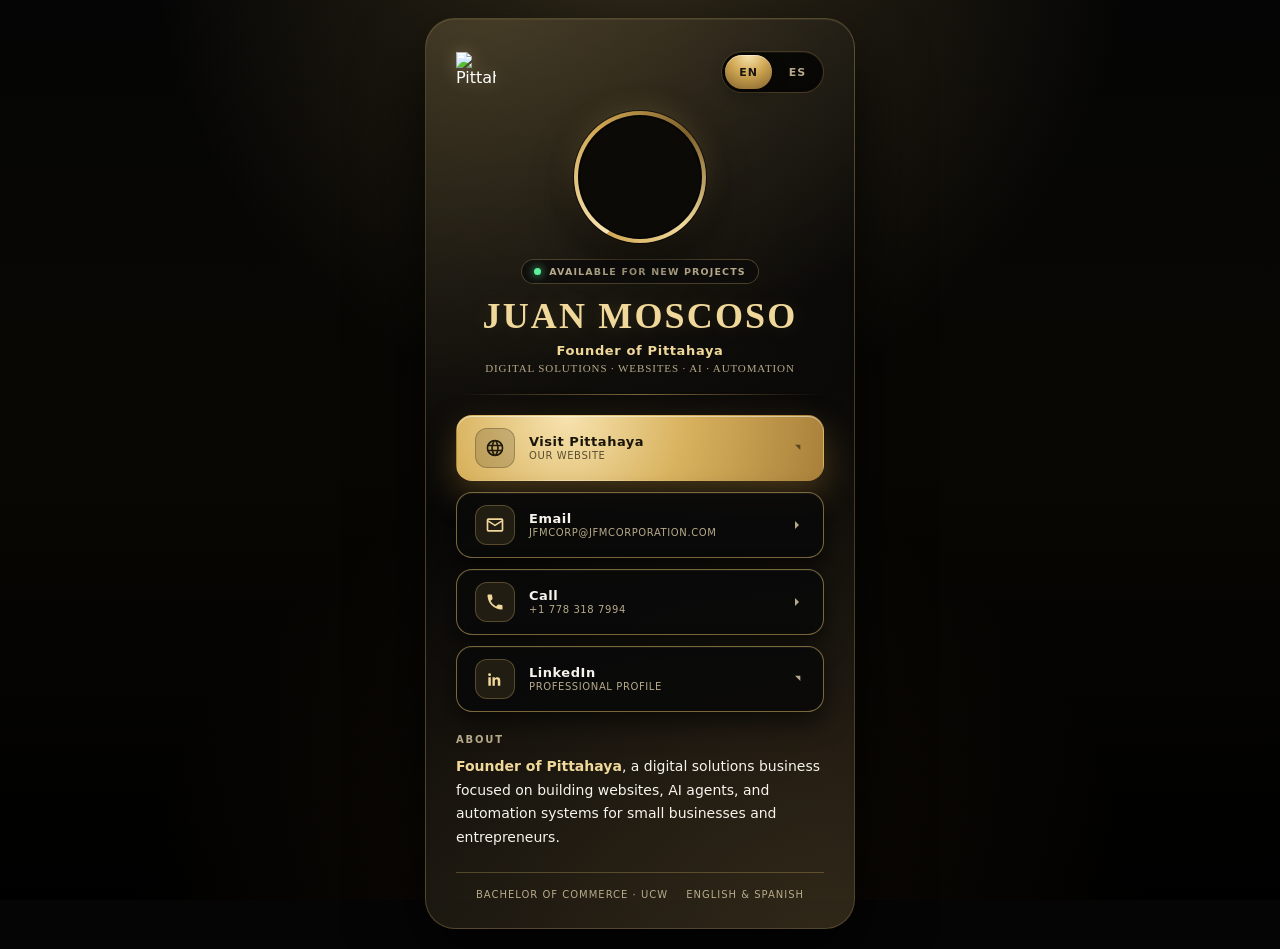
==== commit 4208ecb0: "Harden CSP: remove style unsafe-inline, add Trusted Types - Move all CSS to external styles.css / no" ====
--- a/index.html
+++ b/index.html
@@ -4,7 +4,7 @@
   <meta charset="UTF-8" />
   <title>Juan Moscoso — Founder of Pittahaya</title>
   <meta name="viewport" content="width=device-width, initial-scale=1, viewport-fit=cover" />
-  <meta http-equiv="Content-Security-Policy" content="default-src 'self'; script-src 'self'; script-src-attr 'none'; style-src 'self' 'unsafe-inline'; img-src 'self'; font-src 'self'; connect-src 'none'; object-src 'none'; base-uri 'none'; form-action 'none'; frame-src 'none'; media-src 'none'; worker-src 'none'; manifest-src 'none'; upgrade-insecure-requests; block-all-mixed-content" />
+  <meta http-equiv="Content-Security-Policy" content="default-src 'self'; script-src 'self'; script-src-attr 'none'; style-src 'self'; style-src-attr 'none'; img-src 'self'; font-src 'self'; connect-src 'none'; object-src 'none'; base-uri 'none'; form-action 'none'; frame-src 'none'; child-src 'none'; media-src 'none'; worker-src 'none'; manifest-src 'none'; require-trusted-types-for 'script'; trusted-types 'none'; upgrade-insecure-requests; block-all-mixed-content" />
   <meta http-equiv="Permissions-Policy" content="accelerometer=(), ambient-light-sensor=(), autoplay=(), battery=(), camera=(), cross-origin-isolated=(), display-capture=(), document-domain=(), encrypted-media=(), execution-while-not-rendered=(), execution-while-out-of-viewport=(), fullscreen=(), geolocation=(), gyroscope=(), keyboard-map=(), magnetometer=(), microphone=(), midi=(), navigation-override=(), payment=(), picture-in-picture=(), publickey-credentials-get=(), screen-wake-lock=(), serial=(), sync-xhr=(), usb=(), web-share=(), xr-spatial-tracking=(), interest-cohort=()" />
   <meta http-equiv="X-Content-Type-Options" content="nosniff" />
   <meta name="referrer" content="no-referrer" />
@@ -27,350 +27,11 @@
   <link rel="icon" type="image/png" sizes="88x88" href="logo-gold-88.png" />
   <link rel="apple-touch-icon" href="logo-gold-88.png" />
   <link rel="canonical" href="https://pittahaya.github.io/JuanMoscoso/" />
-  <style>
-    :root {
-      --bg: #050505;
-      --gold: #d6b467;
-      --gold-deep: #8f6a2b;
-      --soft-gold: #f0d89a;
-      --text: #f6f4ec;
-      --muted: #b7aa8a;
-      --line: rgba(214,180,103,0.30);
-      --line-strong: rgba(214,180,103,0.55);
-      --panel: rgba(10,10,10,0.72);
-      --transition: 200ms ease-out;
-    }
-    * { box-sizing: border-box; margin: 0; padding: 0; }
-    html {
-      background: var(--bg);
-      -webkit-text-size-adjust: 100%;
-      text-size-adjust: 100%;
-    }
-    img { max-width: 100%; display: block; }
-    body { visibility: hidden; }
-    body.ready { visibility: visible; }
-
-    body {
-      font-family: system-ui, -apple-system, BlinkMacSystemFont, "Segoe UI", Roboto, sans-serif;
-      background:
-        radial-gradient(circle at 50% -8%, rgba(214,180,103,0.22), transparent 42%),
-        radial-gradient(circle at 50% 108%, rgba(94,70,28,0.20), transparent 44%),
-        linear-gradient(180deg, #050505 0%, #080703 50%, #000 100%);
-      background-attachment: fixed;
-      color: var(--text);
-      min-height: 100vh;
-      min-height: 100svh;
-      display: flex;
-      align-items: flex-start;
-      justify-content: center;
-      padding: 18px 14px calc(20px + env(safe-area-inset-bottom));
-      padding-top: max(18px, env(safe-area-inset-top));
-      overflow-x: hidden;
-      -webkit-font-smoothing: antialiased;
-      text-rendering: optimizeLegibility;
-    }
-
-    .shell {
-      width: 100%;
-      max-width: 430px;
-      margin: auto;
-      background:
-        linear-gradient(158deg, rgba(52,46,33,0.55), rgba(6,6,6,0.96) 40%, rgba(34,29,20,0.85) 100%);
-      border-radius: 30px;
-      padding: 26px 22px 24px;
-      border: 1px solid var(--line);
-      box-shadow:
-        0 30px 70px rgba(0,0,0,0.78),
-        inset 0 1px 0 rgba(255,245,205,0.07);
-      position: relative;
-      overflow: hidden;
-      isolation: isolate;
-    }
-    .shell::before {
-      content: "";
-      position: absolute;
-      inset: 0;
-      background:
-        radial-gradient(circle at 15% 0%, rgba(214,180,103,0.15), transparent 52%),
-        radial-gradient(circle at 90% 100%, rgba(149,115,55,0.14), transparent 55%);
-      mix-blend-mode: screen;
-      pointer-events: none;
-      z-index: 0;
-    }
-    .shell > * { position: relative; z-index: 1; }
-
-    /* Top row: logo + language toggle */
-    .top-row {
-      display: flex;
-      align-items: center;
-      justify-content: space-between;
-      gap: 12px;
-      margin-bottom: 18px;
-    }
-    .logo-mark { width: 40px; height: 40px; flex: 0 0 auto; }
-    .logo-mark img {
-      width: 100%; height: 100%;
-      filter: saturate(1.15) brightness(1.08) drop-shadow(0 0 8px rgba(240,216,154,0.28));
-    }
-    .lang-toggle {
-      display: inline-flex;
-      padding: 3px;
-      gap: 3px;
-      border-radius: 999px;
-      background: rgba(4,4,4,0.85);
-      border: 1px solid var(--line);
-      box-shadow: inset 0 1px 0 rgba(255,245,205,0.05);
-    }
-    .lang-btn {
-      border: none;
-      appearance: none;
-      min-height: 34px;
-      padding: 6px 14px;
-      border-radius: 999px;
-      background: transparent;
-      color: var(--muted);
-      font-size: 11px;
-      font-family: inherit;
-      font-weight: 600;
-      letter-spacing: 0.08em;
-      text-transform: uppercase;
-      cursor: pointer;
-      -webkit-tap-highlight-color: transparent;
-      transition: background var(--transition), color var(--transition);
-    }
-    .lang-btn.active {
-      background: radial-gradient(circle at top, #f7e3af, #d1a753 46%, #80612b 100%);
-      color: #171310;
-      box-shadow: inset 0 1px 0 rgba(255,255,255,0.42), 0 6px 16px rgba(0,0,0,0.3);
-    }
-
-    /* Hero */
-    .hero { text-align: center; margin-bottom: 20px; }
-    .avatar-wrap {
-      width: 132px; height: 132px;
-      margin: 2px auto 16px;
-      position: relative;
-      border-radius: 50%;
-      padding: 4px;
-      background: conic-gradient(from 210deg, #f7e3af, #d1a753 30%, #80612b 55%, #f0d89a 80%, #d1a753 100%);
-      box-shadow:
-        0 18px 40px rgba(0,0,0,0.72),
-        0 0 0 1px rgba(0,0,0,0.6),
-        0 0 26px rgba(214,180,103,0.28);
-    }
-    .avatar {
-      width: 100%; height: 100%;
-      border-radius: 50%;
-      overflow: hidden;
-      border: 2px solid rgba(6,6,6,0.9);
-      background: #0c0a07;
-    }
-    .avatar img {
-      width: 100%; height: 100%;
-      object-fit: cover;
-      object-position: 50% 22%;
-    }
-    .badge {
-      display: inline-flex;
-      align-items: center;
-      gap: 8px;
-      padding: 6px 12px;
-      border-radius: 999px;
-      border: 1px solid var(--line);
-      background: rgba(12,12,12,0.7);
-      color: var(--muted);
-      font-size: 9.5px;
-      font-weight: 600;
-      letter-spacing: 0.12em;
-      text-transform: uppercase;
-      margin-bottom: 14px;
-    }
-    .badge-dot {
-      width: 7px; height: 7px; border-radius: 50%;
-      background: #5cf29b;
-      box-shadow: 0 0 8px rgba(92,242,155,0.9);
-    }
-    h1 {
-      font-family: "Times New Roman", "Georgia", serif;
-      font-size: 32px;
-      line-height: 1.02;
-      letter-spacing: 0.06em;
-      text-transform: uppercase;
-      color: var(--soft-gold);
-      text-shadow: 0 0 20px rgba(214,180,103,0.16);
-      margin-bottom: 8px;
-    }
-    .role {
-      font-size: 13px;
-      font-weight: 600;
-      letter-spacing: 0.05em;
-      color: var(--text);
-      margin-bottom: 4px;
-    }
-    .role strong { color: var(--soft-gold); font-weight: 700; }
-    .credential {
-      font-family: "Times New Roman", "Georgia", serif;
-      font-size: 11px;
-      letter-spacing: 0.08em;
-      text-transform: uppercase;
-      color: var(--muted);
-    }
-
-    .divider {
-      height: 1px; width: 100%;
-      background: linear-gradient(90deg, transparent, var(--line-strong), transparent);
-      margin: 20px 0;
-    }
-
-    /* Actions */
-    .actions { display: grid; gap: 11px; }
-    .btn {
-      position: relative;
-      border-radius: 16px;
-      border: 1px solid var(--line-strong);
-      min-height: 56px;
-      padding: 12px 18px;
-      font-size: 13px;
-      font-weight: 600;
-      letter-spacing: 0.04em;
-      display: flex;
-      align-items: center;
-      gap: 14px;
-      width: 100%;
-      text-decoration: none;
-      color: var(--text);
-      background: rgba(9,9,9,0.9);
-      transition: transform var(--transition), box-shadow var(--transition), border-color var(--transition), background var(--transition);
-      box-shadow: 0 10px 26px rgba(0,0,0,0.6), inset 0 1px 0 rgba(255,245,205,0.05);
-      touch-action: manipulation;
-      -webkit-tap-highlight-color: transparent;
-    }
-    .btn .icon {
-      display: inline-flex;
-      align-items: center;
-      justify-content: center;
-      width: 40px; height: 40px;
-      flex: 0 0 40px;
-      border-radius: 12px;
-      background: rgba(214,180,103,0.12);
-      border: 1px solid var(--line);
-      color: var(--soft-gold);
-    }
-    .btn .icon svg { width: 20px; height: 20px; fill: currentColor; display: block; }
-    .btn .txt { display: flex; flex-direction: column; gap: 1px; min-width: 0; text-align: left; }
-    .btn .txt small {
-      font-size: 10px;
-      font-weight: 500;
-      letter-spacing: 0.06em;
-      color: var(--muted);
-      text-transform: uppercase;
-    }
-    .btn .arrow { margin-left: auto; color: var(--muted); flex: 0 0 auto; }
-    .btn .arrow svg { width: 16px; height: 16px; fill: currentColor; display: block; }
-
-    /* Primary (website) */
-    .btn.primary {
-      border-color: transparent;
-      color: #1a1509;
-      background: radial-gradient(circle at 30% 0%, #f7e3af, #d8b25e 45%, #a9803a 100%);
-      box-shadow: 0 14px 34px rgba(160,120,50,0.4), inset 0 1px 0 rgba(255,255,255,0.5);
-    }
-    .btn.primary .icon {
-      background: rgba(26,21,9,0.16);
-      border-color: rgba(26,21,9,0.25);
-      color: #201a0c;
-    }
-    .btn.primary .txt small { color: rgba(32,26,12,0.72); }
-    .btn.primary .arrow { color: rgba(32,26,12,0.6); }
-
-    @media (hover: hover) and (pointer: fine) {
-      .btn:hover { transform: translateY(-2px); border-color: var(--soft-gold); box-shadow: 0 18px 40px rgba(0,0,0,0.85); }
-      .btn.primary:hover { border-color: transparent; box-shadow: 0 18px 44px rgba(160,120,50,0.55), inset 0 1px 0 rgba(255,255,255,0.55); }
-    }
-    .btn:active { transform: translateY(0) scale(0.995); }
-    .btn:focus-visible, .lang-btn:focus-visible {
-      outline: 2px solid rgba(240,216,154,0.95);
-      outline-offset: 3px;
-    }
-
-    /* About */
-    .about-wrap { margin-top: 22px; }
-    .about-label {
-      display: block;
-      font-size: 10px;
-      font-weight: 700;
-      letter-spacing: 0.18em;
-      text-transform: uppercase;
-      color: var(--muted);
-      margin-bottom: 10px;
-    }
-    .about { font-size: 14px; line-height: 1.7; color: var(--text); display: none; }
-    .about.is-visible { display: block; }
-    .about strong { color: var(--soft-gold); font-weight: 600; }
-
-    /* Footer meta */
-    .meta {
-      margin-top: 22px;
-      padding-top: 16px;
-      border-top: 1px solid var(--line);
-      display: flex;
-      flex-wrap: wrap;
-      justify-content: center;
-      gap: 8px 18px;
-      font-size: 10px;
-      letter-spacing: 0.1em;
-      text-transform: uppercase;
-      color: var(--muted);
-      text-align: center;
-    }
-    .meta span { display: inline-flex; align-items: center; gap: 6px; }
-
-    .noscript-fallback {
-      max-width: 430px;
-      margin: 24px auto;
-      padding: 16px;
-      border-radius: 16px;
-      border: 1px solid var(--line);
-      background: rgba(12,12,12,0.85);
-      color: var(--muted);
-      font-size: 13px;
-      line-height: 1.5;
-      text-align: center;
-    }
-
-    /* Entrance animation */
-    @keyframes rise {
-      from { opacity: 0; transform: translateY(14px); }
-      to { opacity: 1; transform: translateY(0); }
-    }
-    body.ready .shell { animation: rise 520ms ease-out both; }
-
-    @media (min-width: 460px) {
-      .shell { padding: 32px 30px 28px; }
-      h1 { font-size: 36px; }
-    }
-    @media (max-width: 340px) {
-      h1 { font-size: 28px; }
-      .avatar-wrap { width: 116px; height: 116px; }
-      .btn { min-height: 52px; }
-    }
-
-    @media (prefers-reduced-motion: reduce) {
-      *, *::before, *::after {
-        transition-duration: 0.01ms !important;
-        animation-duration: 0.01ms !important;
-        animation-iteration-count: 1 !important;
-        scroll-behavior: auto !important;
-      }
-    }
-  </style>
+  <link rel="stylesheet" href="styles.css" />
+  <noscript><link rel="stylesheet" href="noscript.css" /></noscript>
 </head>
 <body>
   <noscript>
-    <style>
-      body { visibility: visible !important; }
-      .about[data-lang="en"] { display: block !important; }
-    </style>
     <div class="noscript-fallback">JavaScript is disabled. Enable it for the language switcher and the full experience.</div>
   </noscript>
 
--- a/styles.css
+++ b/styles.css
@@ -0,0 +1,335 @@
+:root {
+      --bg: #050505;
+      --gold: #d6b467;
+      --gold-deep: #8f6a2b;
+      --soft-gold: #f0d89a;
+      --text: #f6f4ec;
+      --muted: #b7aa8a;
+      --line: rgba(214,180,103,0.30);
+      --line-strong: rgba(214,180,103,0.55);
+      --panel: rgba(10,10,10,0.72);
+      --transition: 200ms ease-out;
+    }
+    * { box-sizing: border-box; margin: 0; padding: 0; }
+    html {
+      background: var(--bg);
+      -webkit-text-size-adjust: 100%;
+      text-size-adjust: 100%;
+    }
+    img { max-width: 100%; display: block; }
+    body { visibility: hidden; }
+    body.ready { visibility: visible; }
+
+    body {
+      font-family: system-ui, -apple-system, BlinkMacSystemFont, "Segoe UI", Roboto, sans-serif;
+      background:
+        radial-gradient(circle at 50% -8%, rgba(214,180,103,0.22), transparent 42%),
+        radial-gradient(circle at 50% 108%, rgba(94,70,28,0.20), transparent 44%),
+        linear-gradient(180deg, #050505 0%, #080703 50%, #000 100%);
+      background-attachment: fixed;
+      color: var(--text);
+      min-height: 100vh;
+      min-height: 100svh;
+      display: flex;
+      align-items: flex-start;
+      justify-content: center;
+      padding: 18px 14px calc(20px + env(safe-area-inset-bottom));
+      padding-top: max(18px, env(safe-area-inset-top));
+      overflow-x: hidden;
+      -webkit-font-smoothing: antialiased;
+      text-rendering: optimizeLegibility;
+    }
+
+    .shell {
+      width: 100%;
+      max-width: 430px;
+      margin: auto;
+      background:
+        linear-gradient(158deg, rgba(52,46,33,0.55), rgba(6,6,6,0.96) 40%, rgba(34,29,20,0.85) 100%);
+      border-radius: 30px;
+      padding: 26px 22px 24px;
+      border: 1px solid var(--line);
+      box-shadow:
+        0 30px 70px rgba(0,0,0,0.78),
+        inset 0 1px 0 rgba(255,245,205,0.07);
+      position: relative;
+      overflow: hidden;
+      isolation: isolate;
+    }
+    .shell::before {
+      content: "";
+      position: absolute;
+      inset: 0;
+      background:
+        radial-gradient(circle at 15% 0%, rgba(214,180,103,0.15), transparent 52%),
+        radial-gradient(circle at 90% 100%, rgba(149,115,55,0.14), transparent 55%);
+      mix-blend-mode: screen;
+      pointer-events: none;
+      z-index: 0;
+    }
+    .shell > * { position: relative; z-index: 1; }
+
+    /* Top row: logo + language toggle */
+    .top-row {
+      display: flex;
+      align-items: center;
+      justify-content: space-between;
+      gap: 12px;
+      margin-bottom: 18px;
+    }
+    .logo-mark { width: 40px; height: 40px; flex: 0 0 auto; }
+    .logo-mark img {
+      width: 100%; height: 100%;
+      filter: saturate(1.15) brightness(1.08) drop-shadow(0 0 8px rgba(240,216,154,0.28));
+    }
+    .lang-toggle {
+      display: inline-flex;
+      padding: 3px;
+      gap: 3px;
+      border-radius: 999px;
+      background: rgba(4,4,4,0.85);
+      border: 1px solid var(--line);
+      box-shadow: inset 0 1px 0 rgba(255,245,205,0.05);
+    }
+    .lang-btn {
+      border: none;
+      appearance: none;
+      min-height: 34px;
+      padding: 6px 14px;
+      border-radius: 999px;
+      background: transparent;
+      color: var(--muted);
+      font-size: 11px;
+      font-family: inherit;
+      font-weight: 600;
+      letter-spacing: 0.08em;
+      text-transform: uppercase;
+      cursor: pointer;
+      -webkit-tap-highlight-color: transparent;
+      transition: background var(--transition), color var(--transition);
+    }
+    .lang-btn.active {
+      background: radial-gradient(circle at top, #f7e3af, #d1a753 46%, #80612b 100%);
+      color: #171310;
+      box-shadow: inset 0 1px 0 rgba(255,255,255,0.42), 0 6px 16px rgba(0,0,0,0.3);
+    }
+
+    /* Hero */
+    .hero { text-align: center; margin-bottom: 20px; }
+    .avatar-wrap {
+      width: 132px; height: 132px;
+      margin: 2px auto 16px;
+      position: relative;
+      border-radius: 50%;
+      padding: 4px;
+      background: conic-gradient(from 210deg, #f7e3af, #d1a753 30%, #80612b 55%, #f0d89a 80%, #d1a753 100%);
+      box-shadow:
+        0 18px 40px rgba(0,0,0,0.72),
+        0 0 0 1px rgba(0,0,0,0.6),
+        0 0 26px rgba(214,180,103,0.28);
+    }
+    .avatar {
+      width: 100%; height: 100%;
+      border-radius: 50%;
+      overflow: hidden;
+      border: 2px solid rgba(6,6,6,0.9);
+      background: #0c0a07;
+    }
+    .avatar img {
+      width: 100%; height: 100%;
+      object-fit: cover;
+      object-position: 50% 22%;
+    }
+    .badge {
+      display: inline-flex;
+      align-items: center;
+      gap: 8px;
+      padding: 6px 12px;
+      border-radius: 999px;
+      border: 1px solid var(--line);
+      background: rgba(12,12,12,0.7);
+      color: var(--muted);
+      font-size: 9.5px;
+      font-weight: 600;
+      letter-spacing: 0.12em;
+      text-transform: uppercase;
+      margin-bottom: 14px;
+    }
+    .badge-dot {
+      width: 7px; height: 7px; border-radius: 50%;
+      background: #5cf29b;
+      box-shadow: 0 0 8px rgba(92,242,155,0.9);
+    }
+    h1 {
+      font-family: "Times New Roman", "Georgia", serif;
+      font-size: 32px;
+      line-height: 1.02;
+      letter-spacing: 0.06em;
+      text-transform: uppercase;
+      color: var(--soft-gold);
+      text-shadow: 0 0 20px rgba(214,180,103,0.16);
+      margin-bottom: 8px;
+    }
+    .role {
+      font-size: 13px;
+      font-weight: 600;
+      letter-spacing: 0.05em;
+      color: var(--text);
+      margin-bottom: 4px;
+    }
+    .role strong { color: var(--soft-gold); font-weight: 700; }
+    .credential {
+      font-family: "Times New Roman", "Georgia", serif;
+      font-size: 11px;
+      letter-spacing: 0.08em;
+      text-transform: uppercase;
+      color: var(--muted);
+    }
+
+    .divider {
+      height: 1px; width: 100%;
+      background: linear-gradient(90deg, transparent, var(--line-strong), transparent);
+      margin: 20px 0;
+    }
+
+    /* Actions */
+    .actions { display: grid; gap: 11px; }
+    .btn {
+      position: relative;
+      border-radius: 16px;
+      border: 1px solid var(--line-strong);
+      min-height: 56px;
+      padding: 12px 18px;
+      font-size: 13px;
+      font-weight: 600;
+      letter-spacing: 0.04em;
+      display: flex;
+      align-items: center;
+      gap: 14px;
+      width: 100%;
+      text-decoration: none;
+      color: var(--text);
+      background: rgba(9,9,9,0.9);
+      transition: transform var(--transition), box-shadow var(--transition), border-color var(--transition), background var(--transition);
+      box-shadow: 0 10px 26px rgba(0,0,0,0.6), inset 0 1px 0 rgba(255,245,205,0.05);
+      touch-action: manipulation;
+      -webkit-tap-highlight-color: transparent;
+    }
+    .btn .icon {
+      display: inline-flex;
+      align-items: center;
+      justify-content: center;
+      width: 40px; height: 40px;
+      flex: 0 0 40px;
+      border-radius: 12px;
+      background: rgba(214,180,103,0.12);
+      border: 1px solid var(--line);
+      color: var(--soft-gold);
+    }
+    .btn .icon svg { width: 20px; height: 20px; fill: currentColor; display: block; }
+    .btn .txt { display: flex; flex-direction: column; gap: 1px; min-width: 0; text-align: left; }
+    .btn .txt small {
+      font-size: 10px;
+      font-weight: 500;
+      letter-spacing: 0.06em;
+      color: var(--muted);
+      text-transform: uppercase;
+    }
+    .btn .arrow { margin-left: auto; color: var(--muted); flex: 0 0 auto; }
+    .btn .arrow svg { width: 16px; height: 16px; fill: currentColor; display: block; }
+
+    /* Primary (website) */
+    .btn.primary {
+      border-color: transparent;
+      color: #1a1509;
+      background: radial-gradient(circle at 30% 0%, #f7e3af, #d8b25e 45%, #a9803a 100%);
+      box-shadow: 0 14px 34px rgba(160,120,50,0.4), inset 0 1px 0 rgba(255,255,255,0.5);
+    }
+    .btn.primary .icon {
+      background: rgba(26,21,9,0.16);
+      border-color: rgba(26,21,9,0.25);
+      color: #201a0c;
+    }
+    .btn.primary .txt small { color: rgba(32,26,12,0.72); }
+    .btn.primary .arrow { color: rgba(32,26,12,0.6); }
+
+    @media (hover: hover) and (pointer: fine) {
+      .btn:hover { transform: translateY(-2px); border-color: var(--soft-gold); box-shadow: 0 18px 40px rgba(0,0,0,0.85); }
+      .btn.primary:hover { border-color: transparent; box-shadow: 0 18px 44px rgba(160,120,50,0.55), inset 0 1px 0 rgba(255,255,255,0.55); }
+    }
+    .btn:active { transform: translateY(0) scale(0.995); }
+    .btn:focus-visible, .lang-btn:focus-visible {
+      outline: 2px solid rgba(240,216,154,0.95);
+      outline-offset: 3px;
+    }
+
+    /* About */
+    .about-wrap { margin-top: 22px; }
+    .about-label {
+      display: block;
+      font-size: 10px;
+      font-weight: 700;
+      letter-spacing: 0.18em;
+      text-transform: uppercase;
+      color: var(--muted);
+      margin-bottom: 10px;
+    }
+    .about { font-size: 14px; line-height: 1.7; color: var(--text); display: none; }
+    .about.is-visible { display: block; }
+    .about strong { color: var(--soft-gold); font-weight: 600; }
+
+    /* Footer meta */
+    .meta {
+      margin-top: 22px;
+      padding-top: 16px;
+      border-top: 1px solid var(--line);
+      display: flex;
+      flex-wrap: wrap;
+      justify-content: center;
+      gap: 8px 18px;
+      font-size: 10px;
+      letter-spacing: 0.1em;
+      text-transform: uppercase;
+      color: var(--muted);
+      text-align: center;
+    }
+    .meta span { display: inline-flex; align-items: center; gap: 6px; }
+
+    .noscript-fallback {
+      max-width: 430px;
+      margin: 24px auto;
+      padding: 16px;
+      border-radius: 16px;
+      border: 1px solid var(--line);
+      background: rgba(12,12,12,0.85);
+      color: var(--muted);
+      font-size: 13px;
+      line-height: 1.5;
+      text-align: center;
+    }
+
+    /* Entrance animation */
+    @keyframes rise {
+      from { opacity: 0; transform: translateY(14px); }
+      to { opacity: 1; transform: translateY(0); }
+    }
+    body.ready .shell { animation: rise 520ms ease-out both; }
+
+    @media (min-width: 460px) {
+      .shell { padding: 32px 30px 28px; }
+      h1 { font-size: 36px; }
+    }
+    @media (max-width: 340px) {
+      h1 { font-size: 28px; }
+      .avatar-wrap { width: 116px; height: 116px; }
+      .btn { min-height: 52px; }
+    }
+
+    @media (prefers-reduced-motion: reduce) {
+      *, *::before, *::after {
+        transition-duration: 0.01ms !important;
+        animation-duration: 0.01ms !important;
+        animation-iteration-count: 1 !important;
+        scroll-behavior: auto !important;
+      }
+    }
--- a/noscript.css
+++ b/noscript.css
@@ -0,0 +1,2 @@
+body { visibility: visible !important; }
+.about[data-lang="en"] { display: block !important; }
